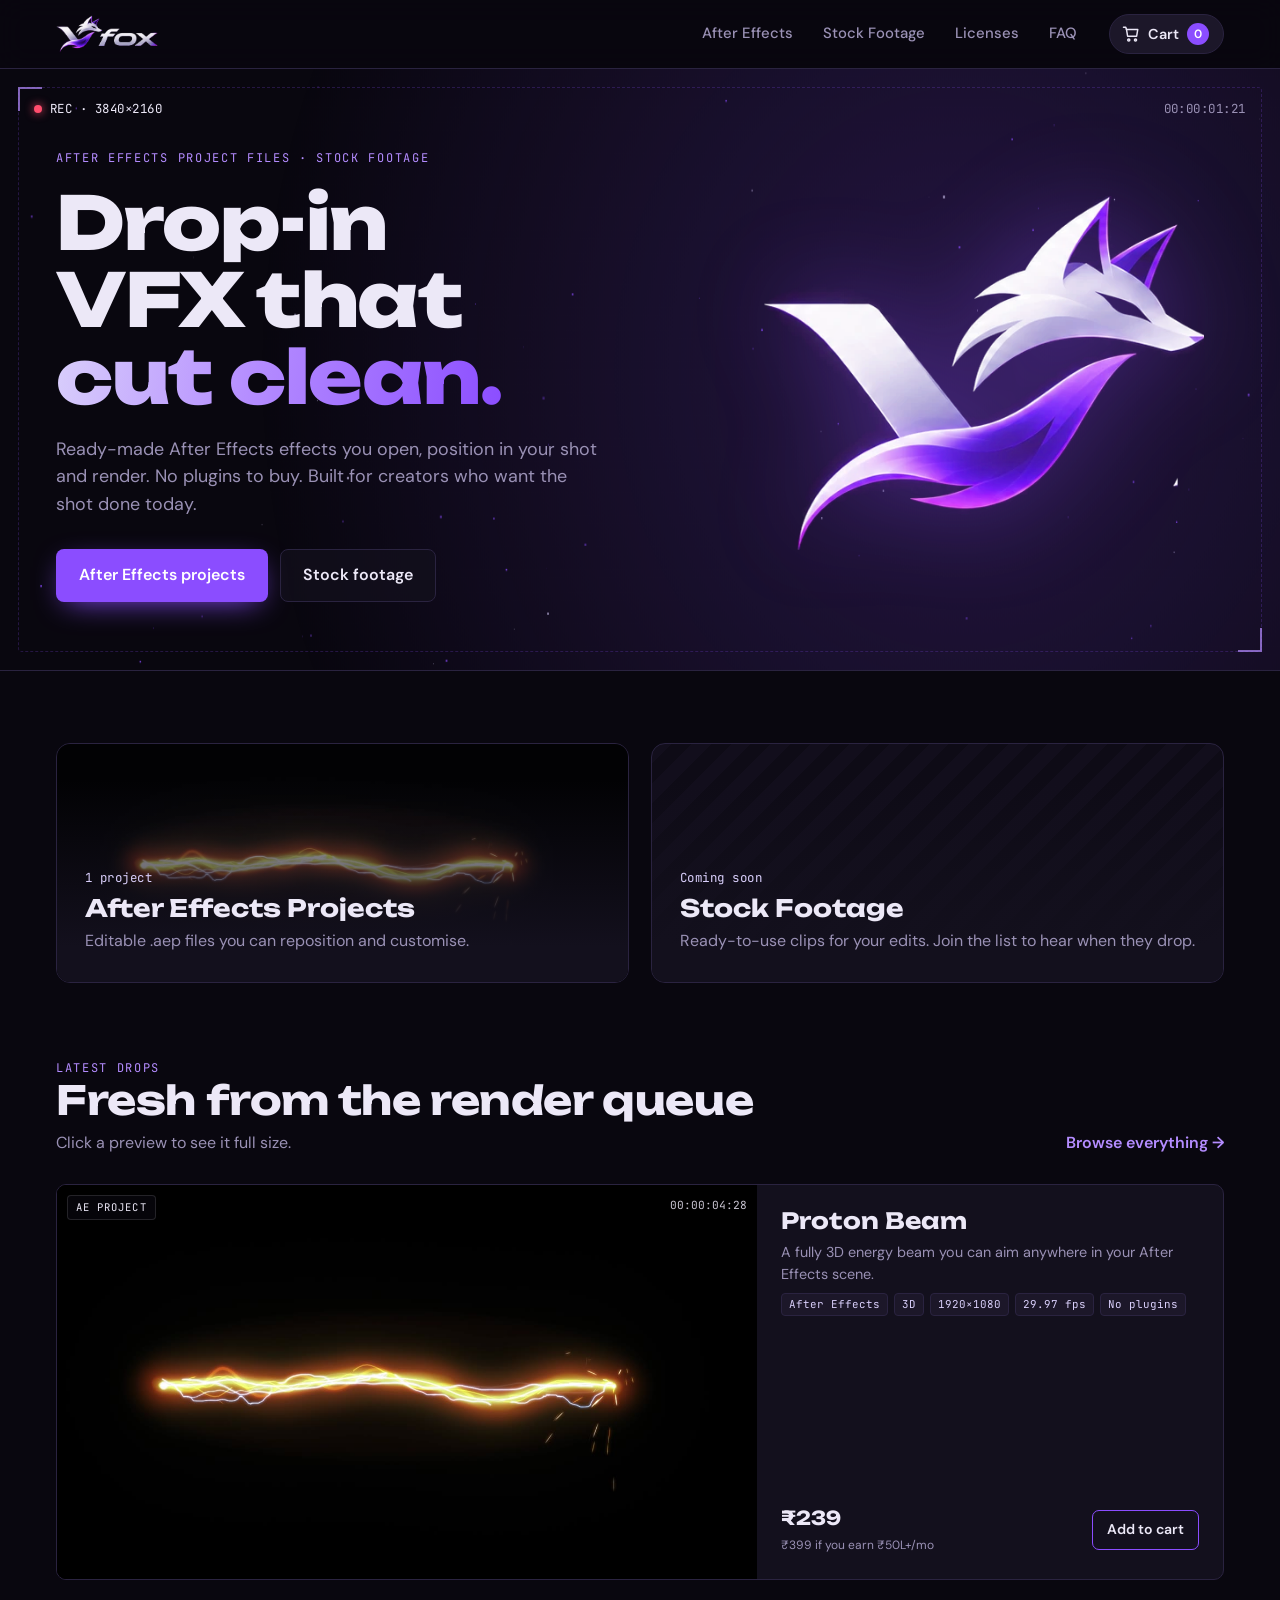
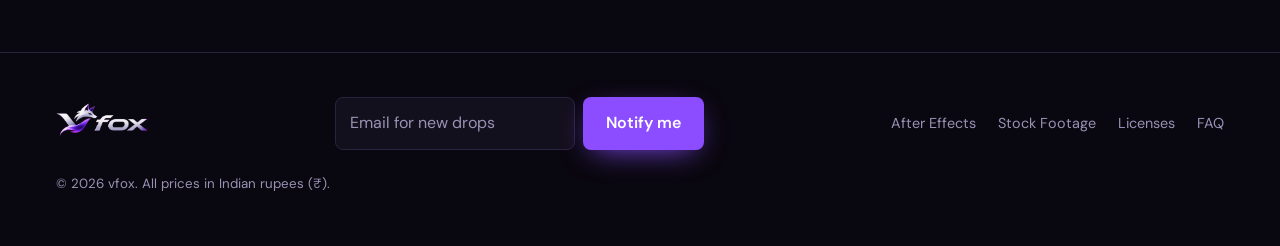
==== index.html @ 3f8b1359 "Add vfox store website Multi-page static storefront: home, After Effects projects, stock footage, li" ====
<!doctype html>
<html lang="en">
<head>
<meta charset="utf-8">
<meta name="viewport" content="width=device-width, initial-scale=1, viewport-fit=cover">
<title>vfox Store</title>
<meta name="claude:viewport-fit-sides" content="cover">
<link rel="icon" href="assets/favicon.png">
<link rel="preconnect" href="https://fonts.googleapis.com">
<link rel="preconnect" href="https://fonts.gstatic.com" crossorigin>
<link rel="stylesheet" href="https://fonts.googleapis.com/css2?family=Unbounded:wght@500;700;800&family=DM+Sans:opsz,wght@9..40,400;9..40,500;9..40,600&family=JetBrains+Mono:wght@400;500&display=swap">
<link rel="stylesheet" href="css/style.css">
</head>
<body>
<nav class="nav" aria-label="Main">
  <div class="wrap">
    <a class="brand" href="index.html" aria-label="vfox home"><img src="assets/logo.png" alt="vfox"></a>
    <ul class="nav-links"><li><a href="after-effects.html">After Effects</a></li><li><a href="stock-footage.html">Stock Footage</a></li><li><a href="licenses.html">Licenses</a></li><li><a href="faq.html">FAQ</a></li></ul>
    <button class="cart-btn" data-cart-open aria-label="Open cart">
      <svg viewBox="0 0 24 24" fill="none" stroke="currentColor" stroke-width="2" stroke-linecap="round" stroke-linejoin="round"><path d="M6 6h15l-1.5 9h-12z"/><path d="M6 6 5 3H2"/><circle cx="9" cy="20" r="1.4"/><circle cx="18" cy="20" r="1.4"/></svg>
      <span class="lbl">Cart</span><span class="cart-count" data-cart-count>0</span>
    </button>
    <button class="menu-btn" id="menuBtn" aria-label="Menu" aria-expanded="false"><svg viewBox="0 0 24 24" fill="none" stroke="currentColor" stroke-width="2" stroke-linecap="round"><path d="M4 7h16M4 12h16M4 17h16"/></svg></button>
  </div>
</nav>
<header class="hero">
  <canvas id="heroFx" aria-hidden="true"></canvas>
  <div class="viewer" aria-hidden="true"></div>
  <div class="hud mono" aria-hidden="true"><span class="rec"><i></i>REC · 3840×2160</span><span id="tc">00:00:00:00</span></div>
  <div class="wrap">
    <div>
      <span class="eyebrow">After Effects project files · Stock footage</span>
      <h1>Drop-in VFX that <em>cut clean.</em></h1>
      <p class="lede">Ready-made After Effects effects you open, position in your shot and render. No plugins to buy. Built for creators who want the shot done today.</p>
      <div class="cta-row">
        <a class="btn btn-primary" href="after-effects.html">After Effects projects</a>
        <a class="btn btn-ghost" href="stock-footage.html">Stock footage</a>
      </div>
    </div>
    <img class="hero-mark" src="assets/mark.png" alt="vfox fox mark">
  </div>
</header>
<main>
  <section><div class="wrap">
    <div class="cats">
      <a class="cat" href="after-effects.html" data-cat="ae">
        <span class="mono" data-count="ae" data-unit="project"></span>
        <h3>After Effects Projects</h3><p>Editable .aep files you can reposition and customise.</p></a>
      <a class="cat" href="stock-footage.html" data-cat="stock">
        <span class="mono">Coming soon</span>
        <h3>Stock Footage</h3><p>Ready-to-use clips for your edits. Join the list to hear when they drop.</p></a>
    </div>
  </div></section>
  <section style="padding-top:0"><div class="wrap">
    <div class="sec-head">
      <div><span class="eyebrow">Latest drops</span><h2>Fresh from the render queue</h2><p>Click a preview to see it full size.</p></div>
      <a class="link-arrow" href="after-effects.html">Browse everything →</a>
    </div>
    <div class="grid" data-grid="featured" data-limit="4"></div>
  </div></section>
  <section style="padding-top:0" data-bundle><div class="wrap">
    <div class="bundle">
      <div><span class="eyebrow">Bundle</span><h2 data-b="name"></h2><p data-b="blurb"></p></div>
      <div class="side"><div class="big" data-b="price"></div><div class="was mono" data-b="was"></div>
        <button class="btn btn-primary add" data-id="bundle">Add bundle to cart</button></div>
    </div>
  </div></section>
</main>
<footer class="site-foot">
  <div class="wrap">
    <a href="index.html"><img src="assets/logo.png" alt="vfox"></a>
    <form class="signup">
      <input id="email-foot" type="email" placeholder="Email for new drops" aria-label="Email address" required>
      <button class="btn btn-primary" type="submit">Notify me</button>
    </form>
    <nav aria-label="Footer">
      <a href="after-effects.html">After Effects</a><a href="stock-footage.html">Stock Footage</a><a href="licenses.html">Licenses</a><a href="faq.html">FAQ</a>
    </nav>
    <small>© 2026 vfox. All prices in Indian rupees (₹).</small>
  </div>
</footer>
<script src="js/products.js"></script>
<script src="js/app.js"></script>
</body>
</html>
---- css/style.css ----
/* vfox store — shared styles for every page.
   Layout: a dark compositing-viewer world. Heroes read like a viewer with guides + timecode; catalogs are bins of clips. */
:root{
  color-scheme: dark;
  --bg:#09070f;
  --surface:#13101d;
  --surface-2:#1c1729;
  --line:#2a2340;
  --fg:#ece8f7;
  --muted:#9a91b5;
  --violet:#8b4dff;
  --violet-hi:#b48cff;
  --lilac:#d9cffb;
  --rec:#ff4d6d;
  --font-display:"Unbounded","Arial Black",system-ui,sans-serif;
  --font-body:"DM Sans",system-ui,-apple-system,"Segoe UI",sans-serif;
  --font-mono:"JetBrains Mono",ui-monospace,SFMono-Regular,Menlo,monospace;
  --radius:10px;
  --max:1200px;
}
*{box-sizing:border-box}
html{scroll-behavior:smooth}
body{margin:0;background:var(--bg);color:var(--fg);font-family:var(--font-body);font-size:16px;line-height:1.55;-webkit-font-smoothing:antialiased;overflow-x:hidden;min-height:100vh;display:flex;flex-direction:column}
body>main{flex:1}
body::before{content:"";position:fixed;inset:0 0 auto;height:env(safe-area-inset-top,0px);z-index:60;background:var(--bg)}
img{max-width:100%}
a{color:inherit}
button{font:inherit;color:inherit;cursor:pointer}
[hidden]{display:none!important}
:focus-visible{outline:2px solid var(--violet-hi);outline-offset:3px;border-radius:4px}
.wrap{max-width:var(--max);margin-inline:auto;padding-left:max(16px,env(safe-area-inset-left,0px));padding-right:max(16px,env(safe-area-inset-right,0px))}
.mono{font-family:var(--font-mono);font-size:.78rem;letter-spacing:.04em}
.eyebrow{font-family:var(--font-mono);font-size:.75rem;letter-spacing:.14em;text-transform:uppercase;color:var(--violet-hi)}
h1,h2,h3{font-family:var(--font-display);line-height:1.05;text-wrap:balance;margin:0}
h2{font-size:clamp(1.6rem,3.6vw,2.5rem);font-weight:700;letter-spacing:-.01em}
.prose{color:var(--muted);max-width:62ch}

/* ---------- Nav ---------- */
.nav{position:sticky;top:env(safe-area-inset-top,0px);z-index:50;background:color-mix(in srgb,var(--bg) 84%,transparent);backdrop-filter:blur(14px);-webkit-backdrop-filter:blur(14px);border-bottom:1px solid var(--line)}
.nav .wrap{display:flex;align-items:center;gap:20px;height:68px}
.nav .brand img{height:38px;width:auto;display:block}
.nav-links{display:flex;gap:6px;list-style:none;margin:0 0 0 auto;padding:0}
.nav-links a{display:block;text-decoration:none;color:var(--muted);font-size:.93rem;font-weight:500;padding:8px 12px;border-radius:8px;transition:color .2s,background .2s}
.nav-links a:hover{color:var(--fg)}
.nav-links a[aria-current="page"]{color:var(--fg);background:var(--surface-2)}
.cart-btn{display:flex;align-items:center;gap:8px;background:var(--surface-2);border:1px solid var(--line);border-radius:999px;padding:8px 14px 8px 12px;font-weight:600;font-size:.9rem;transition:border-color .2s}
.cart-btn:hover{border-color:var(--violet)}
.cart-btn svg{width:18px;height:18px}
.cart-count{min-width:22px;height:22px;border-radius:999px;background:var(--violet);color:#fff;font-size:.75rem;display:grid;place-items:center;padding:0 6px;font-variant-numeric:tabular-nums}
.menu-btn{display:none;border:1px solid var(--line);background:none;border-radius:8px;width:40px;height:40px;place-items:center}
.menu-btn svg{width:20px;height:20px}
@media (max-width:860px){
  .menu-btn{display:grid}
  .cart-btn{margin-left:auto}
  .cart-btn .lbl{display:none}
  .nav .brand img{height:30px}
  .nav-links{display:none;position:absolute;top:68px;left:0;right:0;flex-direction:column;gap:2px;background:var(--surface);border-bottom:1px solid var(--line);padding:10px max(16px,env(safe-area-inset-right,0px)) 14px max(16px,env(safe-area-inset-left,0px))}
  .nav-links.open{display:flex}
  .nav-links a{padding:12px}
}

/* ---------- Hero (home) ---------- */
.hero{position:relative;overflow:hidden;border-bottom:1px solid var(--line)}
.hero canvas{position:absolute;inset:0;width:100%;height:100%;display:block}
.hero .wrap{position:relative;display:grid;grid-template-columns:1.15fr .85fr;gap:40px;align-items:center;padding-block:76px 68px}
.viewer{position:absolute;inset:18px;pointer-events:none;border:1px dashed color-mix(in srgb,var(--violet) 22%,transparent);border-radius:4px}
.viewer::before,.viewer::after{content:"";position:absolute;width:22px;height:22px;border:2px solid var(--violet-hi);opacity:.7}
.viewer::before{top:-1px;left:-1px;border-right:0;border-bottom:0}
.viewer::after{bottom:-1px;right:-1px;border-left:0;border-top:0}
.hud{position:absolute;left:34px;right:34px;top:30px;display:flex;justify-content:space-between;color:var(--muted);pointer-events:none}
.hud .rec{display:flex;align-items:center;gap:8px;color:var(--fg)}
.hud .rec i{width:8px;height:8px;border-radius:50%;background:var(--rec);box-shadow:0 0 10px var(--rec);animation:blink 1.2s steps(2) infinite}
@keyframes blink{50%{opacity:.25}}
.hero h1{font-size:clamp(2.3rem,6vw,4.6rem);font-weight:800;letter-spacing:-.02em;margin-top:14px}
.hero h1 em{font-style:normal;background:linear-gradient(100deg,var(--lilac),var(--violet-hi) 45%,var(--violet));-webkit-background-clip:text;background-clip:text;color:transparent}
.hero p.lede{font-size:1.12rem;color:var(--muted);max-width:46ch;margin:20px 0 30px}
.cta-row{display:flex;flex-wrap:wrap;gap:12px}
.btn{display:inline-flex;align-items:center;justify-content:center;gap:8px;border-radius:8px;padding:13px 22px;font-weight:600;text-decoration:none;border:1px solid transparent;transition:transform .15s,background .2s,border-color .2s}
.btn:active{transform:translateY(1px)}
.btn-primary{background:var(--violet);color:#fff;box-shadow:0 8px 30px -10px var(--violet)}
.btn-primary:hover{background:#9a63ff}
.btn-ghost{border-color:var(--line);background:color-mix(in srgb,var(--surface) 70%,transparent)}
.btn-ghost:hover{border-color:var(--violet-hi)}
.hero-mark{justify-self:center;width:min(100%,440px);filter:drop-shadow(0 0 50px color-mix(in srgb,var(--violet) 45%,transparent));animation:float 7s ease-in-out infinite}
@keyframes float{50%{transform:translateY(-10px)}}
@media (max-width:860px){
  .hero .wrap{grid-template-columns:1fr;padding-block:76px 48px}
  .hero-mark{order:-1;width:min(70%,280px)}
  .hud{left:26px;right:26px}
}

/* ---------- Page header (inner pages) ---------- */
.page-head{position:relative;border-bottom:1px solid var(--line);background:radial-gradient(80% 140% at 100% 0%,color-mix(in srgb,var(--violet) 22%,var(--bg)) 0%,var(--bg) 60%)}
.page-head .wrap{padding-block:56px 44px;display:flex;flex-wrap:wrap;align-items:end;justify-content:space-between;gap:20px}
.page-head h1{font-size:clamp(2rem,4.6vw,3.4rem);font-weight:800;letter-spacing:-.02em;margin-top:10px}
.page-head p{color:var(--muted);margin:12px 0 0;max-width:56ch}
.page-head .meta{color:var(--muted);font-variant-numeric:tabular-nums}

/* ---------- Sections ---------- */
section{padding-block:72px}
.sec-head{display:flex;flex-wrap:wrap;align-items:end;justify-content:space-between;gap:20px;margin-bottom:28px}
.sec-head p{color:var(--muted);margin:10px 0 0;max-width:52ch}
.link-arrow{color:var(--violet-hi);text-decoration:none;font-weight:600}
.link-arrow:hover{text-decoration:underline}

/* Category tiles */
.cats{display:grid;grid-template-columns:repeat(2,minmax(0,1fr));gap:22px}
.cat{position:relative;display:flex;flex-direction:column;justify-content:end;gap:8px;min-height:240px;padding:28px;border-radius:14px;border:1px solid var(--line);text-decoration:none;overflow:hidden;background:var(--surface);transition:border-color .25s,transform .25s}
.cat:hover{border-color:var(--violet);transform:translateY(-3px)}
.cat canvas{position:absolute;inset:0;width:100%;height:100%;opacity:.75}
.cat::after{content:"";position:absolute;inset:0;background:linear-gradient(0deg,var(--surface) 15%,transparent 85%)}
.cat>*:not(canvas){position:relative;z-index:1}
.cat h3{font-size:1.5rem}
.cat p{margin:0;color:var(--muted)}
.cat .mono{color:var(--lilac)}
@media (max-width:760px){.cats{grid-template-columns:1fr}}

/* ---------- Product grid & cards ---------- */
.toolbar{display:flex;flex-wrap:wrap;gap:12px;align-items:center;justify-content:space-between;margin-bottom:24px}
.toolbar select{background:var(--surface);border:1px solid var(--line);color:var(--fg);border-radius:8px;padding:9px 12px;font:inherit}
.grid{display:grid;grid-template-columns:repeat(auto-fill,minmax(270px,1fr));gap:22px}
.card{display:flex;flex-direction:column;background:var(--surface);border:1px solid var(--line);border-radius:var(--radius);overflow:hidden;transition:border-color .25s,transform .25s}
.card:hover{border-color:color-mix(in srgb,var(--violet) 60%,var(--line));transform:translateY(-3px)}
.thumb{position:relative;display:block;width:100%;aspect-ratio:16/9;max-width:100%;background:#000;border:0;padding:0;cursor:zoom-in;overflow:hidden}
.thumb canvas,.thumb img,.thumb video{position:absolute;inset:0;width:100%;height:100%;object-fit:cover;display:block}
.thumb .tag{position:absolute;top:10px;left:10px;z-index:2;background:rgba(9,7,15,.72);backdrop-filter:blur(6px);border:1px solid rgba(255,255,255,.12);padding:3px 8px;border-radius:4px;font-family:var(--font-mono);font-size:.66rem;letter-spacing:.1em;color:#ece8f7}
.thumb .tag.example{left:auto;right:10px;border-color:var(--violet-hi);color:var(--violet-hi)}
.thumb .tc{position:absolute;bottom:10px;right:10px;z-index:2;font-family:var(--font-mono);font-size:.7rem;color:rgba(236,232,247,.85);text-shadow:0 1px 4px #000;font-variant-numeric:tabular-nums}
.thumb .expand{position:absolute;inset:0;z-index:1;display:grid;place-items:center;background:rgba(9,7,15,.35);opacity:0;transition:opacity .2s}
.thumb .expand span{display:flex;align-items:center;gap:8px;background:rgba(9,7,15,.8);border:1px solid rgba(255,255,255,.18);border-radius:999px;padding:8px 14px;font-size:.82rem;font-weight:600;color:#fff}
.thumb:hover .expand,.thumb:focus-visible .expand{opacity:1}
.noprev{position:absolute;inset:0;display:grid;place-items:center;background:repeating-linear-gradient(135deg,#120e1c 0 12px,#0e0b16 12px 24px);color:var(--muted);font-family:var(--font-mono);font-size:.72rem;letter-spacing:.1em}
.card-body{display:flex;flex-direction:column;gap:8px;padding:16px 16px 18px;flex:1}
.card h3{font-size:1rem;font-weight:700}
.card h3 button{all:unset;cursor:pointer}
.card h3 button:hover{color:var(--violet-hi)}
.card h3 button:focus-visible{outline:2px solid var(--violet-hi);outline-offset:3px}
.card p{margin:0;color:var(--muted);font-size:.9rem}
.specs{display:flex;flex-wrap:wrap;gap:6px}
.specs span{font-family:var(--font-mono);font-size:.68rem;color:var(--lilac);background:var(--surface-2);border:1px solid var(--line);border-radius:4px;padding:2px 7px}
.buy{display:flex;align-items:center;justify-content:space-between;gap:10px;margin-top:auto;padding-top:12px}
.price{font-family:var(--font-display);font-weight:700;font-size:1.2rem;font-variant-numeric:tabular-nums}
.price s{font-family:var(--font-body);font-weight:400;font-size:.85rem;color:var(--muted);margin-left:6px}
.add{border:1px solid var(--violet);background:transparent;color:var(--fg);border-radius:7px;padding:8px 14px;font-weight:600;font-size:.88rem;transition:background .2s}
.add:hover{background:var(--violet)}
.add.added{background:var(--violet);color:#fff}
.empty-state{border:1px dashed var(--line);border-radius:14px;padding:56px 24px;text-align:center;color:var(--muted)}
.empty-state h3{color:var(--fg);font-size:1.2rem;margin-bottom:8px}

/* ---------- Preview modal ---------- */
.modal{position:fixed;inset:0;z-index:95;display:grid;place-items:center;padding:max(16px,env(safe-area-inset-top,0px)) max(16px,env(safe-area-inset-right,0px)) max(16px,env(safe-area-inset-bottom,0px)) max(16px,env(safe-area-inset-left,0px));background:rgba(4,2,8,.86);backdrop-filter:blur(8px);-webkit-backdrop-filter:blur(8px);opacity:0;pointer-events:none;transition:opacity .25s}
.modal.open{opacity:1;pointer-events:auto}
.modal-box{position:relative;width:min(1100px,100%);max-height:100%;overflow-y:auto;background:var(--surface);border:1px solid var(--line);border-radius:14px;display:grid;grid-template-columns:minmax(0,1.6fr) minmax(0,1fr);transform:scale(.97);transition:transform .25s}
.modal.open .modal-box{transform:none}
.stage-col{background:#000;display:flex;flex-direction:column}
.stage{position:relative;aspect-ratio:16/9;width:100%;background:#000}
.stage canvas,.stage img,.stage video{position:absolute;inset:0;width:100%;height:100%;object-fit:contain;display:block}
.stage .hud-mini{position:absolute;top:10px;left:12px;right:12px;display:flex;justify-content:space-between;pointer-events:none;color:rgba(236,232,247,.8);text-shadow:0 1px 4px #000;z-index:2}
.thumbs{display:flex;gap:8px;padding:10px;overflow-x:auto;background:#05040a}
.thumbs button{flex:none;width:92px;aspect-ratio:16/9;border:2px solid transparent;border-radius:6px;padding:0;overflow:hidden;background:#111}
.thumbs button[aria-pressed="true"]{border-color:var(--violet-hi)}
.thumbs img{width:100%;height:100%;object-fit:cover;display:block}
.thumbs .vid{display:grid;place-items:center;height:100%;font-family:var(--font-mono);font-size:.7rem;color:var(--lilac)}
.info{padding:26px;display:flex;flex-direction:column;gap:14px;min-width:0}
.info h2{font-size:1.5rem}
.info .desc{color:var(--muted);margin:0}
.info ul{margin:0;padding-left:18px;color:var(--muted);font-size:.93rem;display:grid;gap:4px}
.info .buy{padding-top:6px;flex-wrap:wrap}
.info .actions{display:flex;flex-wrap:wrap;gap:10px}
.modal .close{position:absolute;top:10px;right:10px;z-index:3;width:38px;height:38px;border-radius:50%;border:1px solid rgba(255,255,255,.2);background:rgba(9,7,15,.8);color:#fff;display:grid;place-items:center}
@media (max-width:860px){.modal-box{grid-template-columns:1fr}.info{padding:20px}}

/* ---------- Bundle ---------- */
.bundle{display:grid;grid-template-columns:1fr auto;gap:32px;align-items:center;background:radial-gradient(120% 140% at 0% 0%,color-mix(in srgb,var(--violet) 35%,var(--surface)) 0%,var(--surface) 55%);border:1px solid color-mix(in srgb,var(--violet) 45%,var(--line));border-radius:16px;padding:44px}
.bundle h2{font-size:clamp(1.5rem,3.2vw,2.2rem)}
.bundle p{color:var(--muted);max-width:56ch;margin:14px 0 0}
.bundle .side{text-align:right}
.bundle .big{font-family:var(--font-display);font-size:3rem;font-weight:800;line-height:1;font-variant-numeric:tabular-nums}
.bundle .was{color:var(--muted);margin:6px 0 16px}
@media (max-width:760px){.bundle{grid-template-columns:1fr;padding:28px}.bundle .side{text-align:left}}

/* ---------- Licenses ---------- */
.lic{display:grid;grid-template-columns:repeat(2,minmax(0,1fr));gap:22px}
.lic article{background:var(--surface);border:1px solid var(--line);border-radius:var(--radius);padding:28px}
.lic article.pro{border-color:color-mix(in srgb,var(--violet) 55%,var(--line))}
.lic h3{font-size:1.15rem}
.lic .mult{font-family:var(--font-mono);color:var(--violet-hi);font-size:.8rem;margin-top:6px}
.lic ul{margin:18px 0 0;padding:0;list-style:none;display:grid;gap:10px}
.lic li{display:flex;gap:10px;color:var(--muted);font-size:.94rem}
.lic li b{color:var(--fg);font-weight:500}
.lic li::before{content:"✓";flex:none;color:var(--violet-hi);font-weight:700}
.table-wrap{overflow-x:auto;border:1px solid var(--line);border-radius:var(--radius)}
table{border-collapse:collapse;width:100%;min-width:560px}
th,td{text-align:left;padding:14px 18px;border-bottom:1px solid var(--line);font-size:.93rem}
th{font-family:var(--font-mono);font-size:.72rem;letter-spacing:.1em;text-transform:uppercase;color:var(--violet-hi);background:var(--surface)}
td{color:var(--muted)}
td:first-child{color:var(--fg)}
tr:last-child td{border-bottom:0}
@media (max-width:760px){.lic{grid-template-columns:1fr}}

/* ---------- FAQ ---------- */
.faq{display:grid;grid-template-columns:.8fr 1.2fr;gap:40px}
.faq h3{font-size:1.1rem;margin-bottom:6px}
.faq details{border-bottom:1px solid var(--line);padding:18px 0}
.faq summary{cursor:pointer;font-weight:600;list-style:none;display:flex;justify-content:space-between;gap:16px}
.faq summary::-webkit-details-marker{display:none}
.faq summary::after{content:"+";font-family:var(--font-mono);color:var(--violet-hi);transition:transform .2s}
.faq details[open] summary::after{transform:rotate(45deg)}
.faq details p{color:var(--muted);margin:10px 0 0;max-width:62ch}
.contact-card{background:var(--surface);border:1px solid var(--line);border-radius:var(--radius);padding:24px;display:grid;gap:12px;align-self:start}
.contact-card p{margin:0;color:var(--muted)}
.contact-card code{font-family:var(--font-mono);color:var(--lilac);user-select:all}
@media (max-width:760px){.faq{grid-template-columns:1fr;gap:12px}}

/* ---------- Footer ---------- */
.site-foot{border-top:1px solid var(--line);padding-block:44px 52px}
.site-foot .wrap{display:flex;flex-wrap:wrap;justify-content:space-between;align-items:center;gap:24px}
.site-foot img{height:34px;width:auto}
.site-foot nav{display:flex;flex-wrap:wrap;gap:22px}
.site-foot a{color:var(--muted);text-decoration:none;font-size:.9rem}
.site-foot a:hover{color:var(--fg)}
.site-foot small{color:var(--muted);width:100%}
.signup{display:flex;gap:8px;flex-wrap:wrap}
.signup input{background:var(--surface);border:1px solid var(--line);border-radius:8px;padding:11px 14px;color:var(--fg);font:inherit;min-width:0;width:240px;max-width:100%}
.signup input::placeholder{color:var(--muted)}

/* ---------- Cart drawer ---------- */
.scrim{position:fixed;inset:0;background:rgba(5,3,10,.6);z-index:80;opacity:0;pointer-events:none;transition:opacity .25s}
.scrim.open{opacity:1;pointer-events:auto}
.drawer{position:fixed;top:0;right:0;bottom:0;width:min(420px,100%);z-index:90;background:var(--surface);border-left:1px solid var(--line);display:flex;flex-direction:column;transform:translateX(100%);visibility:hidden;transition:transform .3s cubic-bezier(.2,.8,.2,1),visibility .3s;padding-top:env(safe-area-inset-top,0px);padding-bottom:env(safe-area-inset-bottom,0px);padding-right:env(safe-area-inset-right,0px)}
.drawer.open{transform:none;visibility:visible}
.drawer header{display:flex;justify-content:space-between;align-items:center;padding:20px 22px;border-bottom:1px solid var(--line)}
.drawer header h3{font-size:1.05rem}
.icon-btn{border:1px solid var(--line);background:none;border-radius:8px;width:36px;height:36px;display:grid;place-items:center}
.lines{flex:1;overflow-y:auto;padding:8px 22px}
.line{display:grid;grid-template-columns:72px 1fr auto;gap:14px;align-items:center;padding:14px 0;border-bottom:1px solid var(--line)}
.line .mini{position:relative;width:72px;aspect-ratio:16/9;border-radius:4px;overflow:hidden;background:#000}
.line .mini canvas,.line .mini img{position:absolute;inset:0;width:100%;height:100%;object-fit:cover}
.line h4{margin:0;font-size:.92rem;font-weight:600}
.line .mono{color:var(--muted)}
.line .rm{border:0;background:none;color:var(--muted);font-size:.8rem;text-decoration:underline;padding:0}
.line .rm:hover{color:var(--rec)}
.empty{color:var(--muted);text-align:center;padding:60px 10px}
.drawer footer{border-top:1px solid var(--line);padding:18px 22px 22px;display:grid;gap:14px}
.seg{display:grid;grid-template-columns:1fr 1fr;background:var(--bg);border:1px solid var(--line);border-radius:8px;padding:3px}
.seg button{border:0;background:none;padding:8px;border-radius:6px;font-size:.85rem;color:var(--muted)}
.seg button[aria-pressed="true"]{background:var(--surface-2);color:var(--fg)}
.total{display:flex;justify-content:space-between;align-items:baseline}
.total b{font-family:var(--font-display);font-size:1.4rem;font-variant-numeric:tabular-nums}

.toast{position:fixed;left:50%;bottom:calc(24px + env(safe-area-inset-bottom,0px));transform:translate(-50%,20px);background:var(--surface-2);border:1px solid var(--violet);color:var(--fg);padding:12px 18px;border-radius:10px;z-index:100;opacity:0;transition:opacity .25s,transform .25s;pointer-events:none;max-width:calc(100% - 32px);font-size:.92rem}
.toast.show{opacity:1;transform:translate(-50%,0)}

@media (prefers-reduced-motion:reduce){
  *,*::before,*::after{animation:none!important;transition:none!important;scroll-behavior:auto!important}
}

/* ---------- Fixes ---------- */
.stage-col{justify-content:center}
.btn-primary.add{background:var(--violet);border-color:var(--violet);color:#fff}
.btn-primary.add:hover{background:#9a63ff}
.info .add.btn{padding:12px 20px}
@media (max-width:860px){.stage .hud-mini{right:60px}}

/* ---------- Rupee tiers & real media ---------- */
.cat img{position:absolute;inset:0;width:100%;height:100%;object-fit:cover;opacity:.85}
.cat.soon{background:repeating-linear-gradient(135deg,#120e1c 0 14px,#0e0b16 14px 28px)}
.pro-note{font-size:.75rem;color:var(--muted);margin-top:2px}
.tiers{display:grid;gap:8px}
.tier{display:flex;justify-content:space-between;align-items:center;gap:12px;background:var(--bg);border:1px solid var(--line);border-radius:8px;padding:12px 14px}
.tier b{display:block;font-weight:600}
.tier small{display:block;color:var(--muted);font-size:.8rem}
.tier .price{font-size:1.15rem}
.lic .mult{line-height:1.4}
.info a{color:var(--violet-hi)}
.cat>*:not(canvas):not(img){position:relative;z-index:1}
.cat>img{position:absolute;z-index:0}
.add{white-space:nowrap}
/* A lone product shows as one wide feature card */
.grid.solo{grid-template-columns:1fr}
.grid.solo .card{display:grid;grid-template-columns:minmax(0,1.5fr) minmax(0,1fr)}
.grid.solo .thumb{height:100%;aspect-ratio:16/9}
.grid.solo .card-body{padding:24px}
.grid.solo .card h3{font-size:1.4rem}
@media (max-width:760px){.grid.solo .card{display:flex}}
.thumb .tc{top:12px;bottom:auto}
.paylist{display:grid;gap:10px;padding:18px 0}
.paylist p{margin:0;color:var(--muted)}
.paylist .rm{justify-self:start}
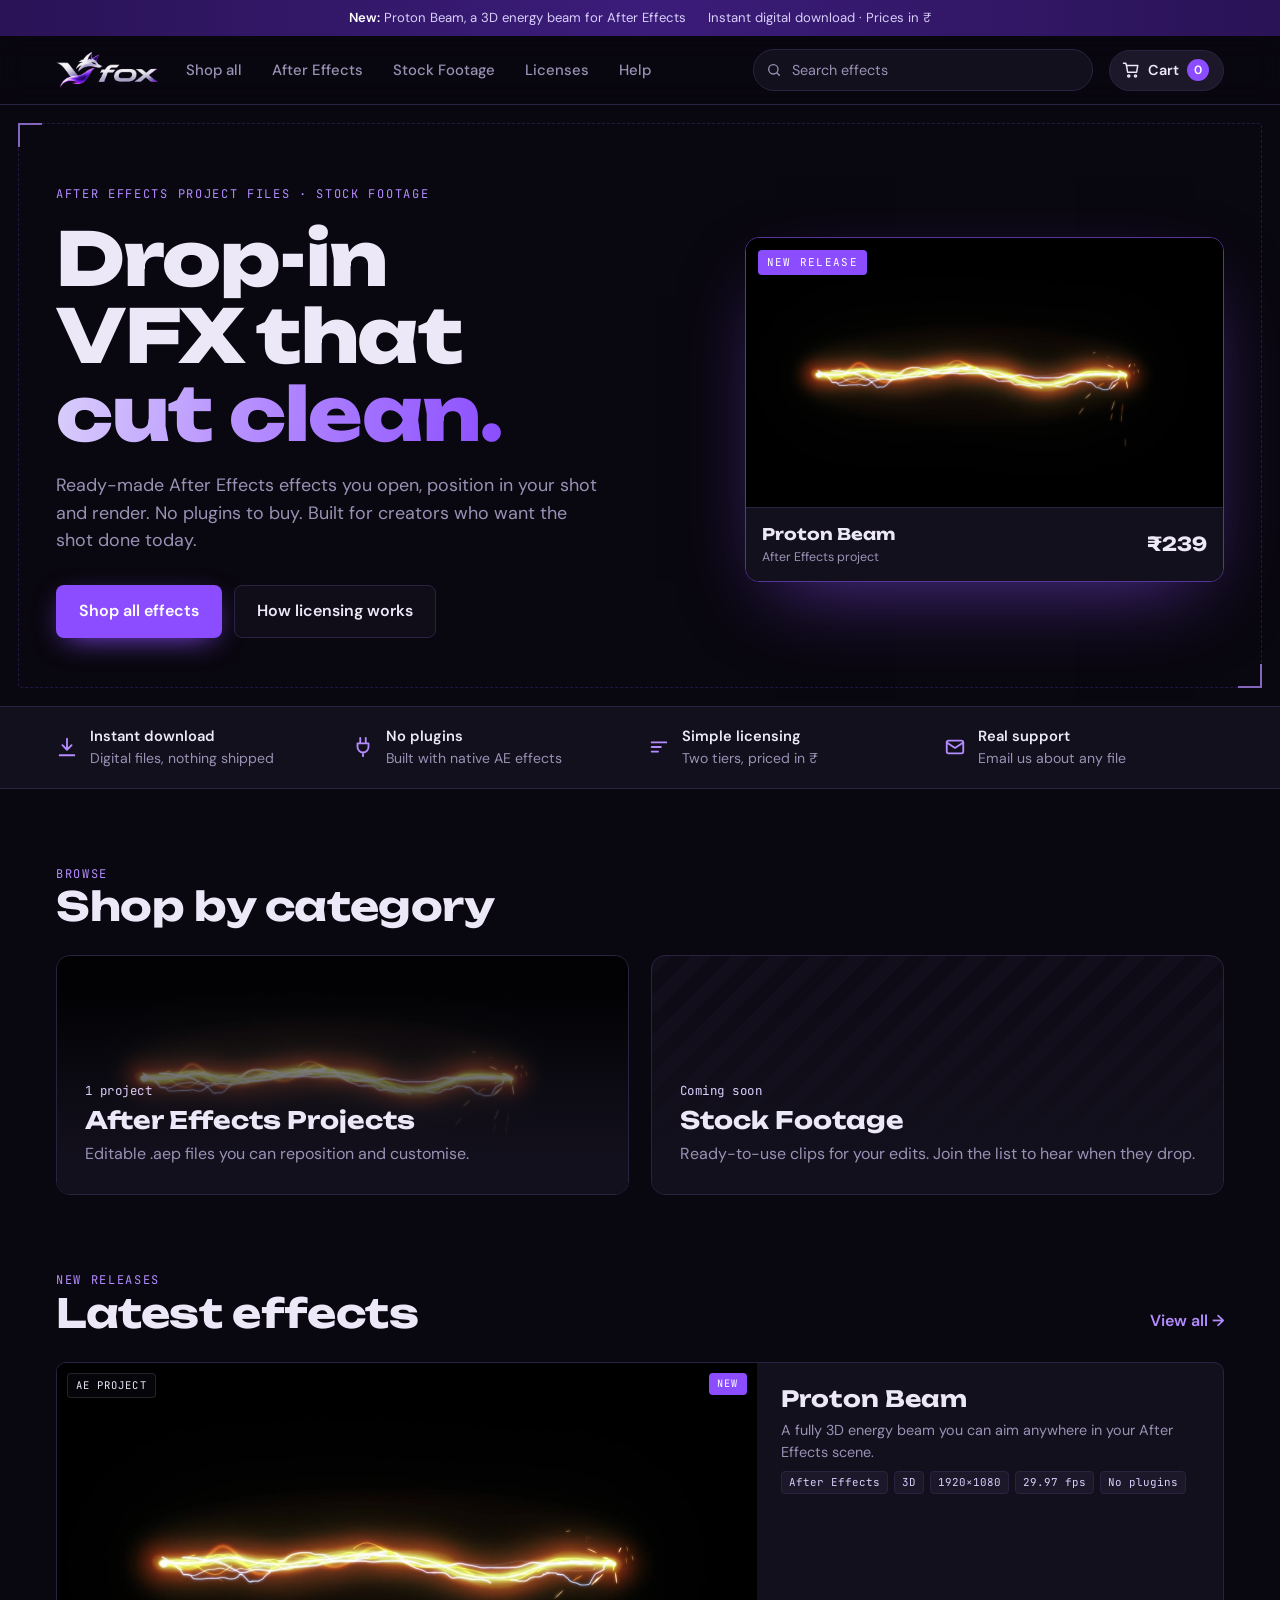
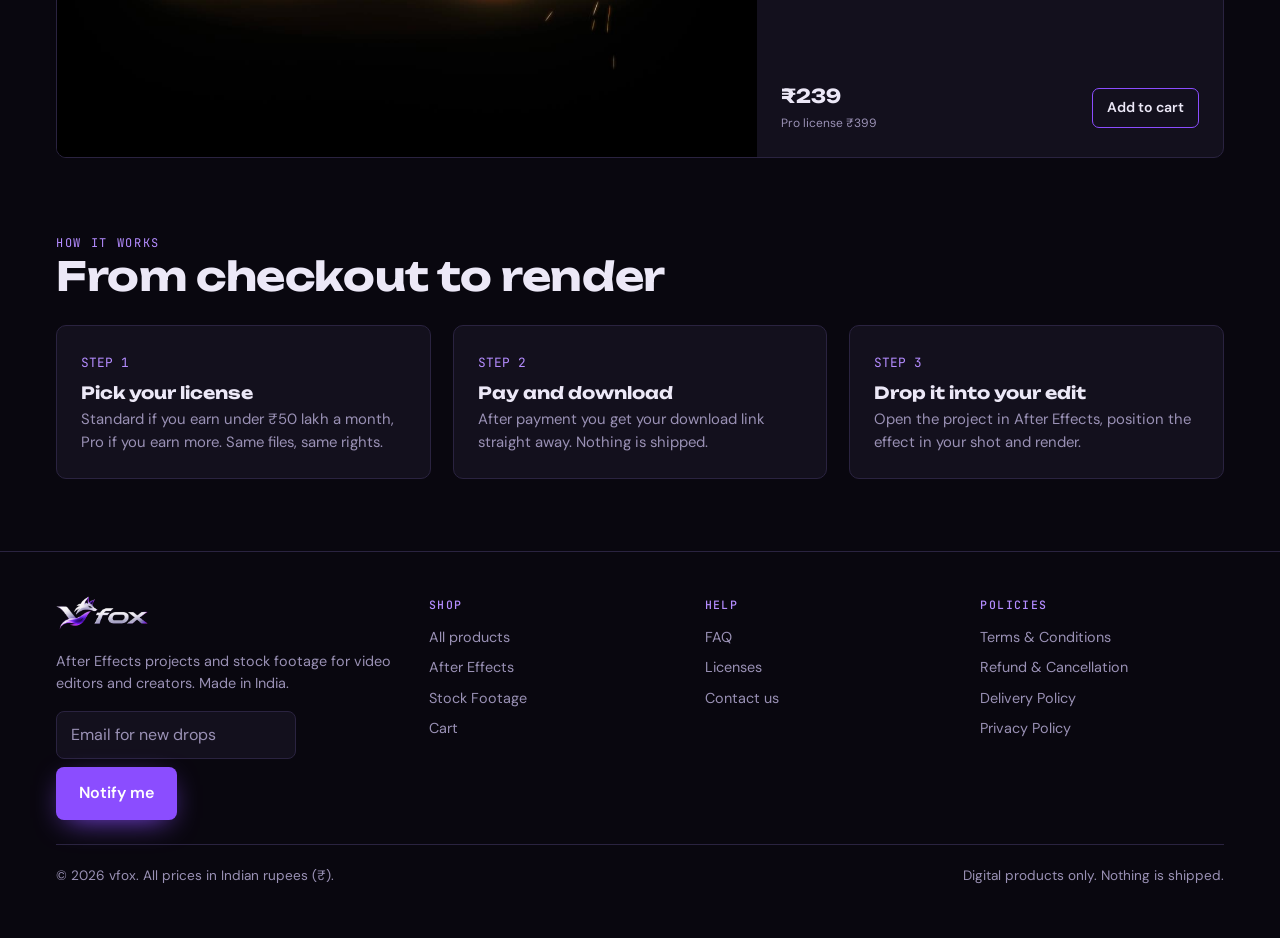
==== commit a5b0c751: "Turn the site into a full storefront - Product pages (product.html#id) with video player, gallery, e" ====
--- a/index.html
+++ b/index.html
@@ -5,6 +5,7 @@
 <meta name="viewport" content="width=device-width, initial-scale=1, viewport-fit=cover">
 <title>vfox Store</title>
 <meta name="claude:viewport-fit-sides" content="cover">
+<meta name="description" content="vfox sells After Effects project files and stock footage for video editors. Prices in ₹.">
 <link rel="icon" href="assets/favicon.png">
 <link rel="preconnect" href="https://fonts.googleapis.com">
 <link rel="preconnect" href="https://fonts.gstatic.com" crossorigin>
@@ -12,10 +13,16 @@
 <link rel="stylesheet" href="css/style.css">
 </head>
 <body>
+<div class="announce"><div class="wrap"><span><b>New:</b> Proton Beam, a 3D energy beam for After Effects</span><span>Instant digital download · Prices in ₹</span></div></div>
 <nav class="nav" aria-label="Main">
   <div class="wrap">
     <a class="brand" href="index.html" aria-label="vfox home"><img src="assets/logo.png" alt="vfox"></a>
-    <ul class="nav-links"><li><a href="after-effects.html">After Effects</a></li><li><a href="stock-footage.html">Stock Footage</a></li><li><a href="licenses.html">Licenses</a></li><li><a href="faq.html">FAQ</a></li></ul>
+    <ul class="nav-links"><li><a href="shop.html">Shop all</a></li><li><a href="after-effects.html">After Effects</a></li><li><a href="stock-footage.html">Stock Footage</a></li><li><a href="licenses.html">Licenses</a></li><li><a href="faq.html">Help</a></li></ul>
+    <div class="search" role="search">
+      <svg viewBox="0 0 24 24" fill="none" stroke="currentColor" stroke-width="2" stroke-linecap="round"><circle cx="11" cy="11" r="7"/><path d="m20 20-3.5-3.5"/></svg>
+      <input id="q-index" type="search" placeholder="Search effects" aria-label="Search products" autocomplete="off">
+      <div class="search-results" hidden></div>
+    </div>
     <button class="cart-btn" data-cart-open aria-label="Open cart">
       <svg viewBox="0 0 24 24" fill="none" stroke="currentColor" stroke-width="2" stroke-linecap="round" stroke-linejoin="round"><path d="M6 6h15l-1.5 9h-12z"/><path d="M6 6 5 3H2"/><circle cx="9" cy="20" r="1.4"/><circle cx="18" cy="20" r="1.4"/></svg>
       <span class="lbl">Cart</span><span class="cart-count" data-cart-count>0</span>
@@ -24,59 +31,69 @@
   </div>
 </nav>
 <header class="hero">
-  <canvas id="heroFx" aria-hidden="true"></canvas>
+  <canvas id="heroFx" aria-hidden="true" hidden></canvas>
   <div class="viewer" aria-hidden="true"></div>
-  <div class="hud mono" aria-hidden="true"><span class="rec"><i></i>REC · 3840×2160</span><span id="tc">00:00:00:00</span></div>
   <div class="wrap">
     <div>
       <span class="eyebrow">After Effects project files · Stock footage</span>
       <h1>Drop-in VFX that <em>cut clean.</em></h1>
       <p class="lede">Ready-made After Effects effects you open, position in your shot and render. No plugins to buy. Built for creators who want the shot done today.</p>
       <div class="cta-row">
-        <a class="btn btn-primary" href="after-effects.html">After Effects projects</a>
-        <a class="btn btn-ghost" href="stock-footage.html">Stock footage</a>
+        <a class="btn btn-primary" href="shop.html">Shop all effects</a>
+        <a class="btn btn-ghost" href="licenses.html">How licensing works</a>
       </div>
     </div>
-    <img class="hero-mark" src="assets/mark.png" alt="vfox fox mark">
+    <div id="heroFeature" style="min-width:0"></div>
   </div>
 </header>
+<div class="trust"><div class="wrap">
+  <div><svg viewBox="0 0 24 24" fill="none" stroke="currentColor" stroke-width="2" stroke-linecap="round" stroke-linejoin="round"><path d="M12 3v12m0 0-5-5m5 5 5-5M4 21h16"/></svg><span><b>Instant download</b>Digital files, nothing shipped</span></div>
+  <div><svg viewBox="0 0 24 24" fill="none" stroke="currentColor" stroke-width="2" stroke-linecap="round" stroke-linejoin="round"><path d="M9 2v6m6-6v6M6 8h12v4a6 6 0 0 1-12 0zM12 18v4"/></svg><span><b>No plugins</b>Built with native AE effects</span></div>
+  <div><svg viewBox="0 0 24 24" fill="none" stroke="currentColor" stroke-width="2" stroke-linecap="round" stroke-linejoin="round"><path d="M4 7h16M4 12h10M4 17h7"/></svg><span><b>Simple licensing</b>Two tiers, priced in ₹</span></div>
+  <div><svg viewBox="0 0 24 24" fill="none" stroke="currentColor" stroke-width="2" stroke-linecap="round" stroke-linejoin="round"><rect x="3" y="5" width="18" height="14" rx="2"/><path d="m3 7 9 6 9-6"/></svg><span><b>Real support</b>Email us about any file</span></div>
+</div></div>
 <main>
   <section><div class="wrap">
+    <div class="sec-head"><div><span class="eyebrow">Browse</span><h2>Shop by category</h2></div></div>
     <div class="cats">
-      <a class="cat" href="after-effects.html" data-cat="ae">
-        <span class="mono" data-count="ae" data-unit="project"></span>
+      <a class="cat" href="after-effects.html" data-cat="ae"><span class="mono" data-count="ae" data-unit="project"></span>
         <h3>After Effects Projects</h3><p>Editable .aep files you can reposition and customise.</p></a>
-      <a class="cat" href="stock-footage.html" data-cat="stock">
-        <span class="mono">Coming soon</span>
+      <a class="cat" href="stock-footage.html" data-cat="stock"><span class="mono" data-count="stock" data-unit="pack"></span>
         <h3>Stock Footage</h3><p>Ready-to-use clips for your edits. Join the list to hear when they drop.</p></a>
     </div>
   </div></section>
   <section style="padding-top:0"><div class="wrap">
     <div class="sec-head">
-      <div><span class="eyebrow">Latest drops</span><h2>Fresh from the render queue</h2><p>Click a preview to see it full size.</p></div>
-      <a class="link-arrow" href="after-effects.html">Browse everything →</a>
+      <div><span class="eyebrow">New releases</span><h2>Latest effects</h2></div>
+      <a class="link-arrow" href="shop.html">View all →</a>
     </div>
-    <div class="grid" data-grid="featured" data-limit="4"></div>
+    <div class="grid" data-grid="new" data-limit="4"></div>
   </div></section>
-  <section style="padding-top:0" data-bundle><div class="wrap">
-    <div class="bundle">
-      <div><span class="eyebrow">Bundle</span><h2 data-b="name"></h2><p data-b="blurb"></p></div>
-      <div class="side"><div class="big" data-b="price"></div><div class="was mono" data-b="was"></div>
-        <button class="btn btn-primary add" data-id="bundle">Add bundle to cart</button></div>
+  <section style="padding-top:0"><div class="wrap">
+    <div class="sec-head"><div><span class="eyebrow">How it works</span><h2>From checkout to render</h2></div></div>
+    <div class="steps3">
+      <article><span class="n">STEP 1</span><h3>Pick your license</h3><p>Standard if you earn under ₹50 lakh a month, Pro if you earn more. Same files, same rights.</p></article>
+      <article><span class="n">STEP 2</span><h3>Pay and download</h3><p>After payment you get your download link straight away. Nothing is shipped.</p></article>
+      <article><span class="n">STEP 3</span><h3>Drop it into your edit</h3><p>Open the project in After Effects, position the effect in your shot and render.</p></article>
     </div>
   </div></section>
 </main>
 <footer class="site-foot">
   <div class="wrap">
-    <a href="index.html"><img src="assets/logo.png" alt="vfox"></a>
-    <form class="signup">
-      <input id="email-foot" type="email" placeholder="Email for new drops" aria-label="Email address" required>
-      <button class="btn btn-primary" type="submit">Notify me</button>
-    </form>
-    <nav aria-label="Footer">
-      <a href="after-effects.html">After Effects</a><a href="stock-footage.html">Stock Footage</a><a href="licenses.html">Licenses</a><a href="faq.html">FAQ</a>
-    </nav>
-    <small>© 2026 vfox. All prices in Indian rupees (₹).</small>
+    <div class="cols">
+      <div class="about">
+        <a href="index.html"><img src="assets/logo.png" alt="vfox"></a>
+        <p>After Effects projects and stock footage for video editors and creators. Made in India.</p>
+        <form class="signup">
+          <input id="email-foot" type="email" placeholder="Email for new drops" aria-label="Email address" required>
+          <button class="btn btn-primary" type="submit">Notify me</button>
+        </form>
+      </div>
+      <div><h4>Shop</h4><nav aria-label="Shop"><a href="shop.html">All products</a><a href="after-effects.html">After Effects</a><a href="stock-footage.html">Stock Footage</a><a href="cart.html">Cart</a></nav></div>
+      <div><h4>Help</h4><nav aria-label="Help"><a href="faq.html">FAQ</a><a href="licenses.html">Licenses</a><a href="contact.html">Contact us</a></nav></div>
+      <div><h4>Policies</h4><nav aria-label="Policies"><a href="terms.html">Terms &amp; Conditions</a><a href="refund-policy.html">Refund &amp; Cancellation</a><a href="delivery-policy.html">Delivery Policy</a><a href="privacy-policy.html">Privacy Policy</a></nav></div>
+    </div>
+    <div class="bottom"><span>© 2026 vfox. All prices in Indian rupees (₹).</span><span>Digital products only. Nothing is shipped.</span></div>
   </div>
 </footer>
 <script src="js/products.js"></script>
--- a/css/style.css
+++ b/css/style.css
@@ -287,3 +287,184 @@
 .paylist{display:grid;gap:10px;padding:18px 0}
 .paylist p{margin:0;color:var(--muted)}
 .paylist .rm{justify-self:start}
+
+/* =====================================================================
+   STORE LAYER: announcement bar, search, shop filters, product page,
+   cart page, policies
+   ===================================================================== */
+.announce{background:linear-gradient(90deg,#2a1356,#3b1c7a 50%,#2a1356);color:var(--lilac);font-size:.82rem;text-align:center}
+.announce .wrap{padding-block:8px;display:flex;justify-content:center;flex-wrap:wrap;gap:6px 22px}
+.announce b{color:#fff;font-weight:600}
+
+/* header search */
+.search{position:relative;flex:1;max-width:340px;margin-left:auto}
+.search input{width:100%;background:var(--surface);border:1px solid var(--line);border-radius:999px;padding:9px 14px 9px 38px;color:var(--fg);font:inherit;font-size:.9rem}
+.search input::placeholder{color:var(--muted)}
+.search input:focus{outline:none;border-color:var(--violet)}
+.search svg{position:absolute;left:13px;top:50%;width:16px;height:16px;transform:translateY(-50%);color:var(--muted);pointer-events:none}
+.search-results{position:absolute;top:calc(100% + 8px);left:0;right:0;background:var(--surface);border:1px solid var(--line);border-radius:12px;padding:6px;box-shadow:0 20px 50px -20px #000;z-index:70}
+.search-results a{display:grid;grid-template-columns:64px 1fr auto;gap:12px;align-items:center;padding:8px;border-radius:8px;text-decoration:none}
+.search-results a:hover,.search-results a:focus-visible{background:var(--surface-2)}
+.search-results img{width:64px;aspect-ratio:16/9;object-fit:cover;border-radius:4px;background:#000}
+.search-results b{font-size:.9rem;font-weight:600;display:block}
+.search-results small{color:var(--muted);font-size:.75rem}
+.search-results .none{padding:12px;color:var(--muted);font-size:.9rem}
+.nav .wrap{gap:16px}
+.nav-links{margin:0}
+@media (max-width:1060px){.search{max-width:220px}}
+@media (max-width:860px){
+  .search{order:5;flex-basis:100%;max-width:none;margin:0 0 10px}
+  .nav .wrap{flex-wrap:wrap;height:auto;padding-block:12px 0}
+  .nav-links{top:100%}
+}
+
+/* trust strip */
+.trust{border-bottom:1px solid var(--line);background:var(--surface)}
+.trust .wrap{display:grid;grid-template-columns:repeat(4,minmax(0,1fr));gap:16px;padding-block:18px}
+.trust div{display:flex;gap:12px;align-items:center;font-size:.88rem;color:var(--muted);min-width:0}
+.trust b{display:block;color:var(--fg);font-weight:600;font-size:.92rem}
+.trust svg{flex:none;width:22px;height:22px;color:var(--violet-hi)}
+@media (max-width:860px){.trust .wrap{grid-template-columns:repeat(2,minmax(0,1fr))}}
+
+/* home hero with featured product */
+.hero-feature{position:relative;border-radius:14px;overflow:hidden;border:1px solid color-mix(in srgb,var(--violet) 45%,var(--line));background:#000;box-shadow:0 30px 80px -30px color-mix(in srgb,var(--violet) 60%,transparent)}
+.hero-feature video,.hero-feature img{display:block;width:100%;aspect-ratio:16/9;object-fit:cover}
+.hero-feature .cap{display:flex;justify-content:space-between;align-items:center;gap:12px;padding:14px 16px;background:var(--surface);border-top:1px solid var(--line)}
+.hero-feature .cap b{font-family:var(--font-display);font-size:1rem}
+.hero-feature .cap small{display:block;color:var(--muted);font-size:.78rem}
+.hero-feature .badge{position:absolute;top:12px;left:12px;background:var(--violet);color:#fff;font-family:var(--font-mono);font-size:.68rem;letter-spacing:.12em;padding:4px 9px;border-radius:4px}
+
+/* how it works */
+.steps3{display:grid;grid-template-columns:repeat(3,minmax(0,1fr));gap:22px;counter-reset:s}
+.steps3 article{background:var(--surface);border:1px solid var(--line);border-radius:var(--radius);padding:24px}
+.steps3 .n{font-family:var(--font-mono);color:var(--violet-hi);font-size:.8rem}
+.steps3 h3{font-size:1.05rem;margin:10px 0 6px}
+.steps3 p{margin:0;color:var(--muted);font-size:.93rem}
+@media (max-width:760px){.steps3{grid-template-columns:1fr}}
+
+/* card tweaks */
+.card .badge-new{position:absolute;top:10px;right:10px;z-index:2;background:var(--violet);color:#fff;font-family:var(--font-mono);font-size:.64rem;letter-spacing:.12em;padding:3px 8px;border-radius:4px}
+.card .thumb{cursor:pointer}
+.card h3 a{text-decoration:none}
+.card h3 a:hover{color:var(--violet-hi)}
+.quick{position:absolute;right:10px;bottom:10px;z-index:3;border:1px solid rgba(255,255,255,.2);background:rgba(9,7,15,.8);color:#fff;border-radius:999px;padding:6px 12px;font-size:.78rem;font-weight:600;opacity:0;transition:opacity .2s}
+.card:hover .quick,.quick:focus-visible{opacity:1}
+@media (hover:none){.quick{opacity:1}}
+.thumb .tc{left:auto}
+
+/* shop layout */
+.shop{display:grid;grid-template-columns:230px minmax(0,1fr);gap:32px;align-items:start}
+.filters{position:sticky;top:calc(env(safe-area-inset-top,0px) + 92px);display:grid;gap:22px}
+.filters fieldset{border:0;padding:0;margin:0;display:grid;gap:8px}
+.filters legend{font-family:var(--font-mono);font-size:.72rem;letter-spacing:.12em;text-transform:uppercase;color:var(--violet-hi);margin-bottom:6px}
+.filters label{display:flex;justify-content:space-between;align-items:center;gap:10px;color:var(--muted);font-size:.93rem;cursor:pointer}
+.filters label span{display:flex;gap:10px;align-items:center}
+.filters input{accent-color:var(--violet)}
+.filters .count{font-family:var(--font-mono);font-size:.75rem}
+.results-bar{display:flex;flex-wrap:wrap;justify-content:space-between;align-items:center;gap:12px;margin-bottom:20px;color:var(--muted)}
+.results-bar select{background:var(--surface);border:1px solid var(--line);color:var(--fg);border-radius:8px;padding:9px 12px;font:inherit}
+@media (max-width:860px){.shop{grid-template-columns:1fr}.filters{position:static;grid-template-columns:repeat(2,minmax(0,1fr))}}
+
+/* breadcrumb */
+.crumbs{display:flex;flex-wrap:wrap;gap:8px;font-size:.85rem;color:var(--muted);padding-block:20px 0}
+.crumbs a{text-decoration:none}
+.crumbs a:hover{color:var(--fg)}
+
+/* product page */
+.pdp{display:grid;grid-template-columns:minmax(0,1.55fr) minmax(0,1fr);gap:36px;align-items:start;padding-block:20px 56px}
+.player{position:relative;background:#000;border:1px solid var(--line);border-radius:12px;overflow:hidden}
+.player .screen{position:relative;aspect-ratio:16/9;max-width:100%}
+.player .screen video,.player .screen img{position:absolute;inset:0;width:100%;height:100%;object-fit:contain;background:#000}
+.player .enlarge{position:absolute;top:12px;right:12px;z-index:2;display:flex;gap:6px;align-items:center;border:1px solid rgba(255,255,255,.2);background:rgba(9,7,15,.8);color:#fff;border-radius:999px;padding:7px 13px;font-size:.8rem;font-weight:600}
+.player .wm-note{position:absolute;left:12px;top:12px;z-index:2;font-family:var(--font-mono);font-size:.66rem;letter-spacing:.08em;color:rgba(236,232,247,.75);background:rgba(9,7,15,.7);padding:3px 8px;border-radius:4px}
+.strip{display:flex;gap:10px;margin-top:12px;overflow-x:auto;padding-bottom:4px}
+.strip button{flex:none;width:118px;aspect-ratio:16/9;border:2px solid var(--line);border-radius:8px;padding:0;overflow:hidden;background:#000;position:relative}
+.strip button[aria-pressed="true"]{border-color:var(--violet-hi)}
+.strip img{width:100%;height:100%;object-fit:cover;display:block}
+.strip .play-ic{position:absolute;inset:0;display:grid;place-items:center;color:#fff;font-size:.75rem;font-family:var(--font-mono);background:rgba(0,0,0,.35)}
+.buybox{position:sticky;top:calc(env(safe-area-inset-top,0px) + 92px);background:var(--surface);border:1px solid var(--line);border-radius:14px;padding:24px;display:grid;gap:16px}
+.buybox h1{font-size:clamp(1.6rem,3vw,2.1rem);font-weight:800}
+.buybox .lead{color:var(--muted);margin:0}
+.lic-pick{display:grid;gap:10px;border:0;padding:0;margin:0}
+.lic-pick legend{font-weight:600;margin-bottom:8px;font-size:.92rem}
+.lic-opt{display:grid;grid-template-columns:auto 1fr auto;gap:12px;align-items:center;border:1px solid var(--line);border-radius:10px;padding:12px 14px;cursor:pointer;background:var(--bg);transition:border-color .2s}
+.lic-opt:has(input:checked){border-color:var(--violet);background:color-mix(in srgb,var(--violet) 10%,var(--bg))}
+.lic-opt input{accent-color:var(--violet);width:18px;height:18px;margin:0}
+.lic-opt b{display:block;font-weight:600}
+.lic-opt small{display:block;color:var(--muted);font-size:.8rem}
+.lic-opt .price{font-size:1.15rem}
+.buy-actions{display:grid;gap:10px}
+.buy-actions .btn{width:100%;padding:14px 22px;font-size:1rem}
+.buy-actions .btn[disabled]{opacity:.55;cursor:not-allowed;box-shadow:none}
+.buy-note{margin:0;color:var(--muted);font-size:.82rem;text-align:center}
+.perks{list-style:none;margin:0;padding:14px 0 0;border-top:1px solid var(--line);display:grid;gap:9px}
+.perks li{display:flex;gap:10px;align-items:center;color:var(--muted);font-size:.9rem}
+.perks svg{flex:none;width:18px;height:18px;color:var(--violet-hi)}
+.pdp-sections{display:grid;gap:44px;margin-top:40px}
+.pdp-sections h2{font-size:1.35rem;margin-bottom:14px}
+.pdp-sections .prose p{margin:0 0 12px}
+.ticks{list-style:none;margin:0;padding:0;display:grid;gap:10px}
+.ticks li{display:flex;gap:10px;color:var(--muted)}
+.ticks li::before{content:"✓";color:var(--violet-hi);font-weight:700;flex:none}
+.howto{margin:0;padding:0;list-style:none;display:grid;gap:12px;counter-reset:h}
+.howto li{counter-increment:h;display:grid;grid-template-columns:34px 1fr;gap:12px;align-items:start;color:var(--muted)}
+.howto li::before{content:counter(h);display:grid;place-items:center;width:30px;height:30px;border-radius:50%;background:var(--surface-2);border:1px solid var(--line);color:var(--fg);font-family:var(--font-mono);font-size:.8rem}
+.howto code,.prose code{font-family:var(--font-mono);font-size:.85em;color:var(--lilac);background:var(--surface-2);padding:1px 6px;border-radius:4px}
+.spec-table td:first-child{width:40%}
+@media (max-width:960px){.pdp{grid-template-columns:1fr}.buybox{position:static}}
+
+/* lightbox mode of the modal */
+.modal.lightbox .modal-box{grid-template-columns:1fr;width:min(1400px,100%);background:#000}
+.modal.lightbox .info{display:none}
+
+/* cart page */
+.cartpage{display:grid;grid-template-columns:minmax(0,1.6fr) minmax(0,1fr);gap:32px;align-items:start;padding-block:12px 64px}
+.citems{display:grid;gap:14px}
+.citem{display:grid;grid-template-columns:160px minmax(0,1fr) auto;gap:18px;align-items:center;background:var(--surface);border:1px solid var(--line);border-radius:12px;padding:14px}
+.citem img{width:160px;aspect-ratio:16/9;object-fit:cover;border-radius:8px;background:#000;display:block}
+.citem h3{font-size:1.05rem}
+.citem h3 a{text-decoration:none}
+.citem select{margin-top:10px;background:var(--bg);border:1px solid var(--line);color:var(--fg);border-radius:8px;padding:8px 10px;font:inherit;font-size:.88rem;max-width:100%}
+.citem .right{text-align:right;display:grid;gap:8px;justify-items:end}
+.summary{position:sticky;top:calc(env(safe-area-inset-top,0px) + 92px);background:var(--surface);border:1px solid var(--line);border-radius:14px;padding:24px;display:grid;gap:14px}
+.summary h2{font-size:1.2rem}
+.summary .row{display:flex;justify-content:space-between;color:var(--muted)}
+.summary .row.total{color:var(--fg);border-top:1px solid var(--line);padding-top:14px;font-weight:600}
+.summary .row.total b{font-family:var(--font-display);font-size:1.4rem;font-variant-numeric:tabular-nums}
+.notice{background:color-mix(in srgb,var(--violet) 12%,var(--surface));border:1px solid color-mix(in srgb,var(--violet) 40%,var(--line));border-radius:10px;padding:12px 14px;font-size:.88rem;color:var(--lilac)}
+.notice a{color:#fff}
+@media (max-width:860px){.cartpage{grid-template-columns:1fr}.summary{position:static}.citem{grid-template-columns:96px minmax(0,1fr)}.citem img{width:96px}.citem .right{grid-column:1/-1;justify-items:start;text-align:left;grid-auto-flow:column;justify-content:space-between;align-items:center}}
+
+/* drawer extras */
+.drawer-actions{display:grid;grid-template-columns:1fr 1fr;gap:10px}
+.line .lic-tag{font-family:var(--font-mono);font-size:.7rem;color:var(--violet-hi)}
+
+/* policy / text pages */
+.doc{max-width:760px;padding-block:20px 72px}
+.doc h2{font-size:1.25rem;margin:36px 0 10px}
+.doc p,.doc li{color:var(--muted)}
+.doc ul{padding-left:20px;display:grid;gap:6px}
+.doc .updated{font-family:var(--font-mono);font-size:.78rem;color:var(--muted)}
+.doc a{color:var(--violet-hi)}
+
+/* footer columns */
+.site-foot .cols{display:grid;grid-template-columns:1.4fr repeat(3,minmax(0,1fr));gap:32px;width:100%}
+.site-foot .cols h4{margin:0 0 12px;font-family:var(--font-mono);font-size:.72rem;letter-spacing:.12em;text-transform:uppercase;color:var(--violet-hi);font-weight:500}
+.site-foot .cols nav{display:grid;gap:8px}
+.site-foot .about p{color:var(--muted);font-size:.9rem;margin:12px 0 16px;max-width:36ch}
+.site-foot .bottom{display:flex;flex-wrap:wrap;justify-content:space-between;gap:12px;width:100%;border-top:1px solid var(--line);padding-top:20px;color:var(--muted);font-size:.85rem}
+@media (max-width:860px){.site-foot .cols{grid-template-columns:repeat(2,minmax(0,1fr))}.site-foot .about{grid-column:1/-1}}
+.thumb .cover{position:absolute;inset:0;z-index:2}
+.thumb .tag,.card .badge-new{pointer-events:none;z-index:3}
+.quick{z-index:4}
+/* product page grid: media + sections on the left, sticky buy box on the right; on phones the buy box follows the video */
+.pdp{grid-template-areas:"media buy" "sections buy"}
+.pdp-media{grid-area:media}
+.pdp .buybox{grid-area:buy}
+.pdp .pdp-sections{grid-area:sections;margin-top:0;min-width:0}
+.spec-table{min-width:0}
+@media (max-width:960px){.pdp{grid-template-columns:minmax(0,1fr);grid-template-areas:"media" "buy" "sections"}}
+.rm{border:0;background:none;color:var(--muted);font-size:.85rem;text-decoration:underline;padding:0;cursor:pointer}
+.rm:hover{color:var(--rec)}
+.btn[disabled]{background:var(--surface-2);color:var(--muted);border-color:var(--line);box-shadow:none;cursor:not-allowed}
+.page-head .wrap{padding-block:44px 36px}
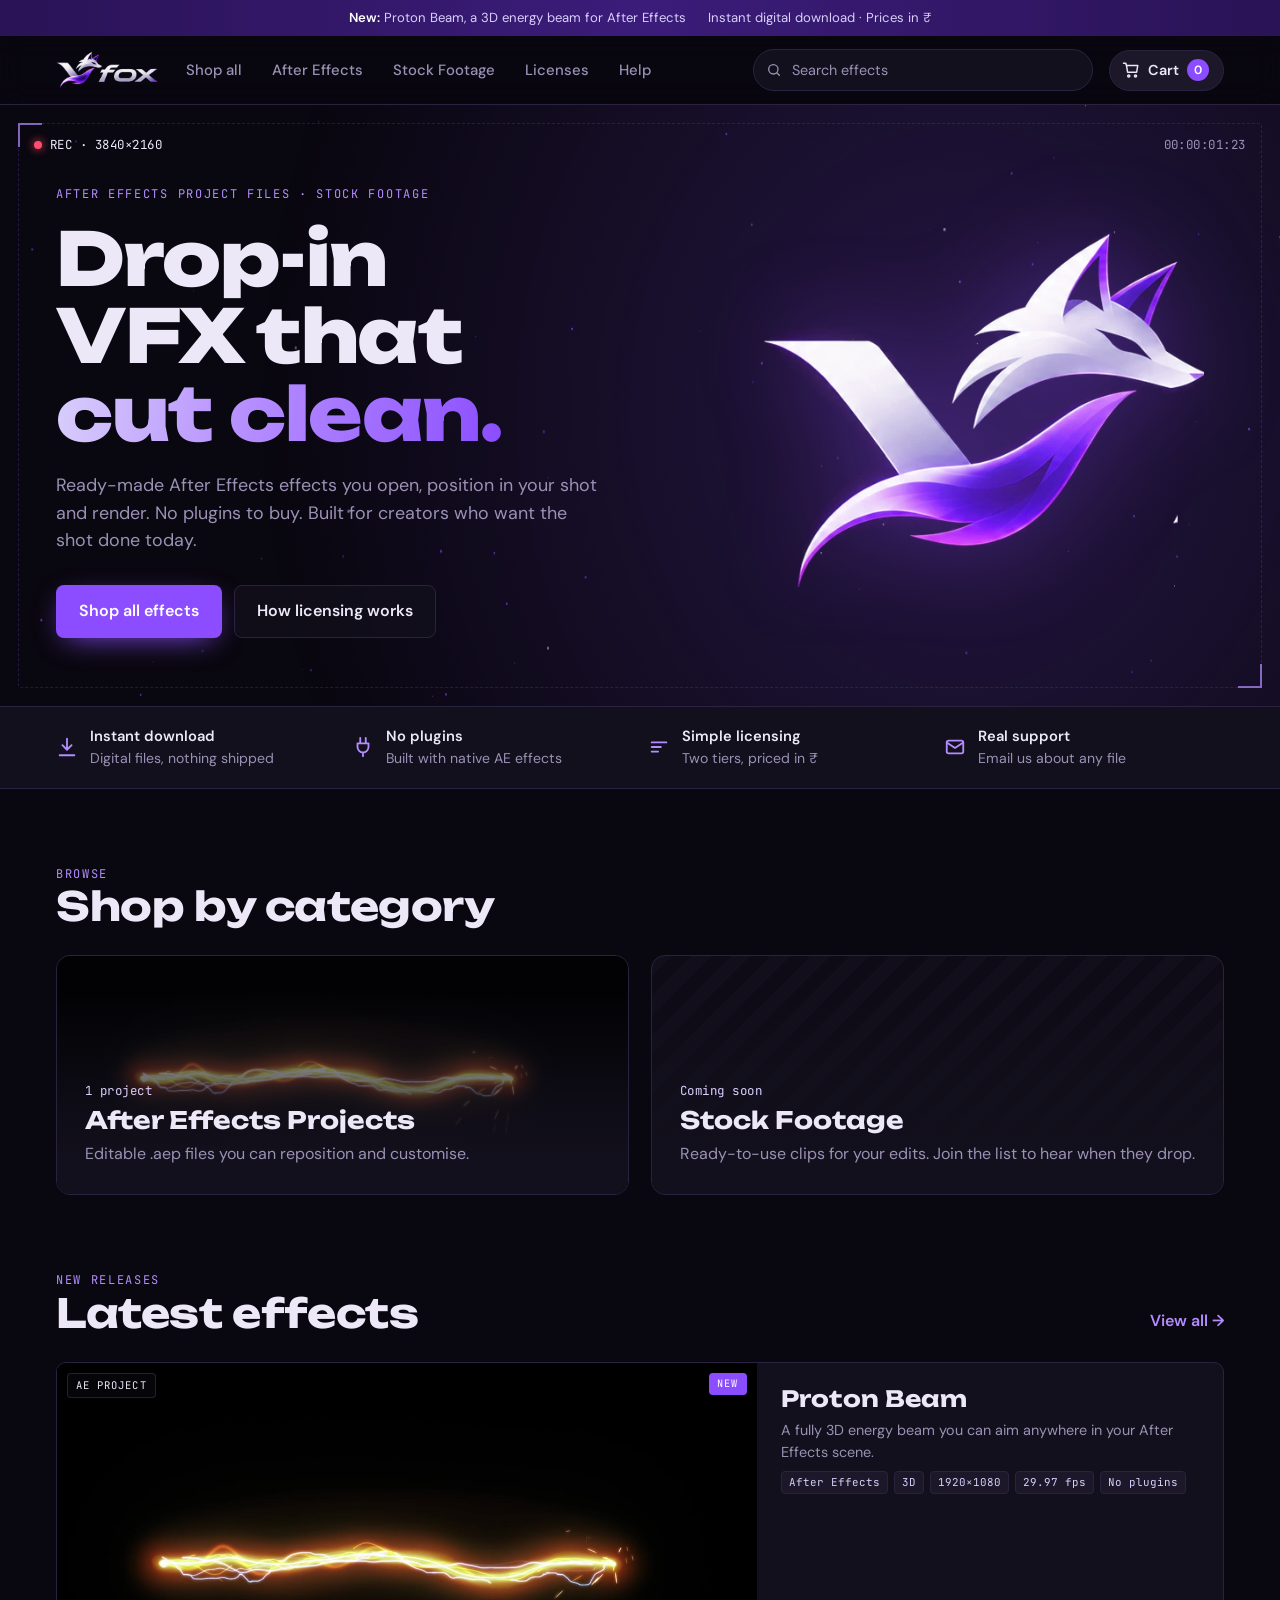
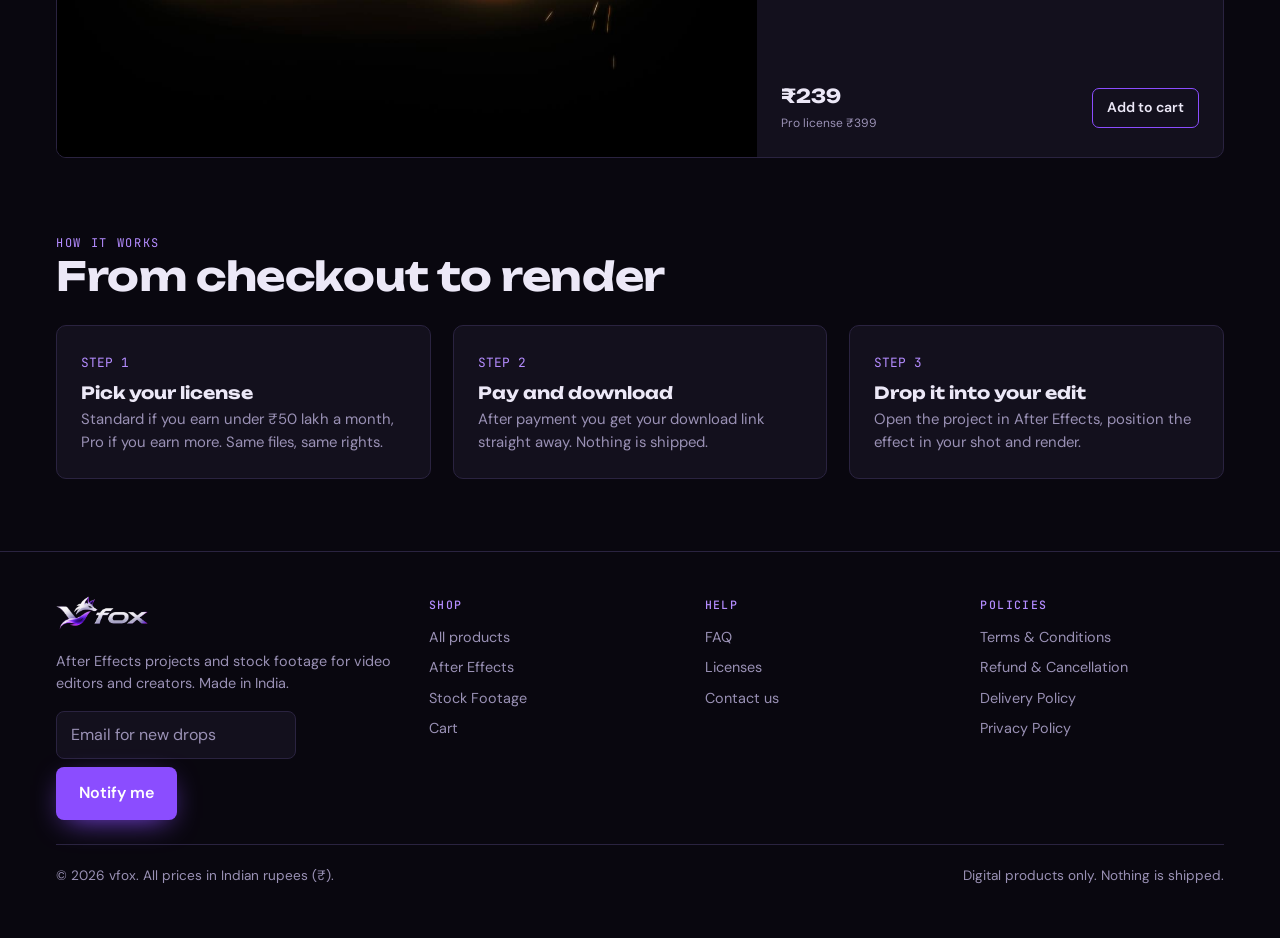
==== commit a1537412: "Restore the original home hero animation Bring back the drifting embers, REC light, running timecode" ====
--- a/index.html
+++ b/index.html
@@ -31,8 +31,9 @@
   </div>
 </nav>
 <header class="hero">
-  <canvas id="heroFx" aria-hidden="true" hidden></canvas>
+  <canvas id="heroFx" aria-hidden="true"></canvas>
   <div class="viewer" aria-hidden="true"></div>
+  <div class="hud mono" aria-hidden="true"><span class="rec"><i></i>REC · 3840×2160</span><span id="tc">00:00:00:00</span></div>
   <div class="wrap">
     <div>
       <span class="eyebrow">After Effects project files · Stock footage</span>
@@ -43,7 +44,7 @@
         <a class="btn btn-ghost" href="licenses.html">How licensing works</a>
       </div>
     </div>
-    <div id="heroFeature" style="min-width:0"></div>
+    <img class="hero-mark" src="assets/mark.png" alt="vfox fox mark">
   </div>
 </header>
 <div class="trust"><div class="wrap">
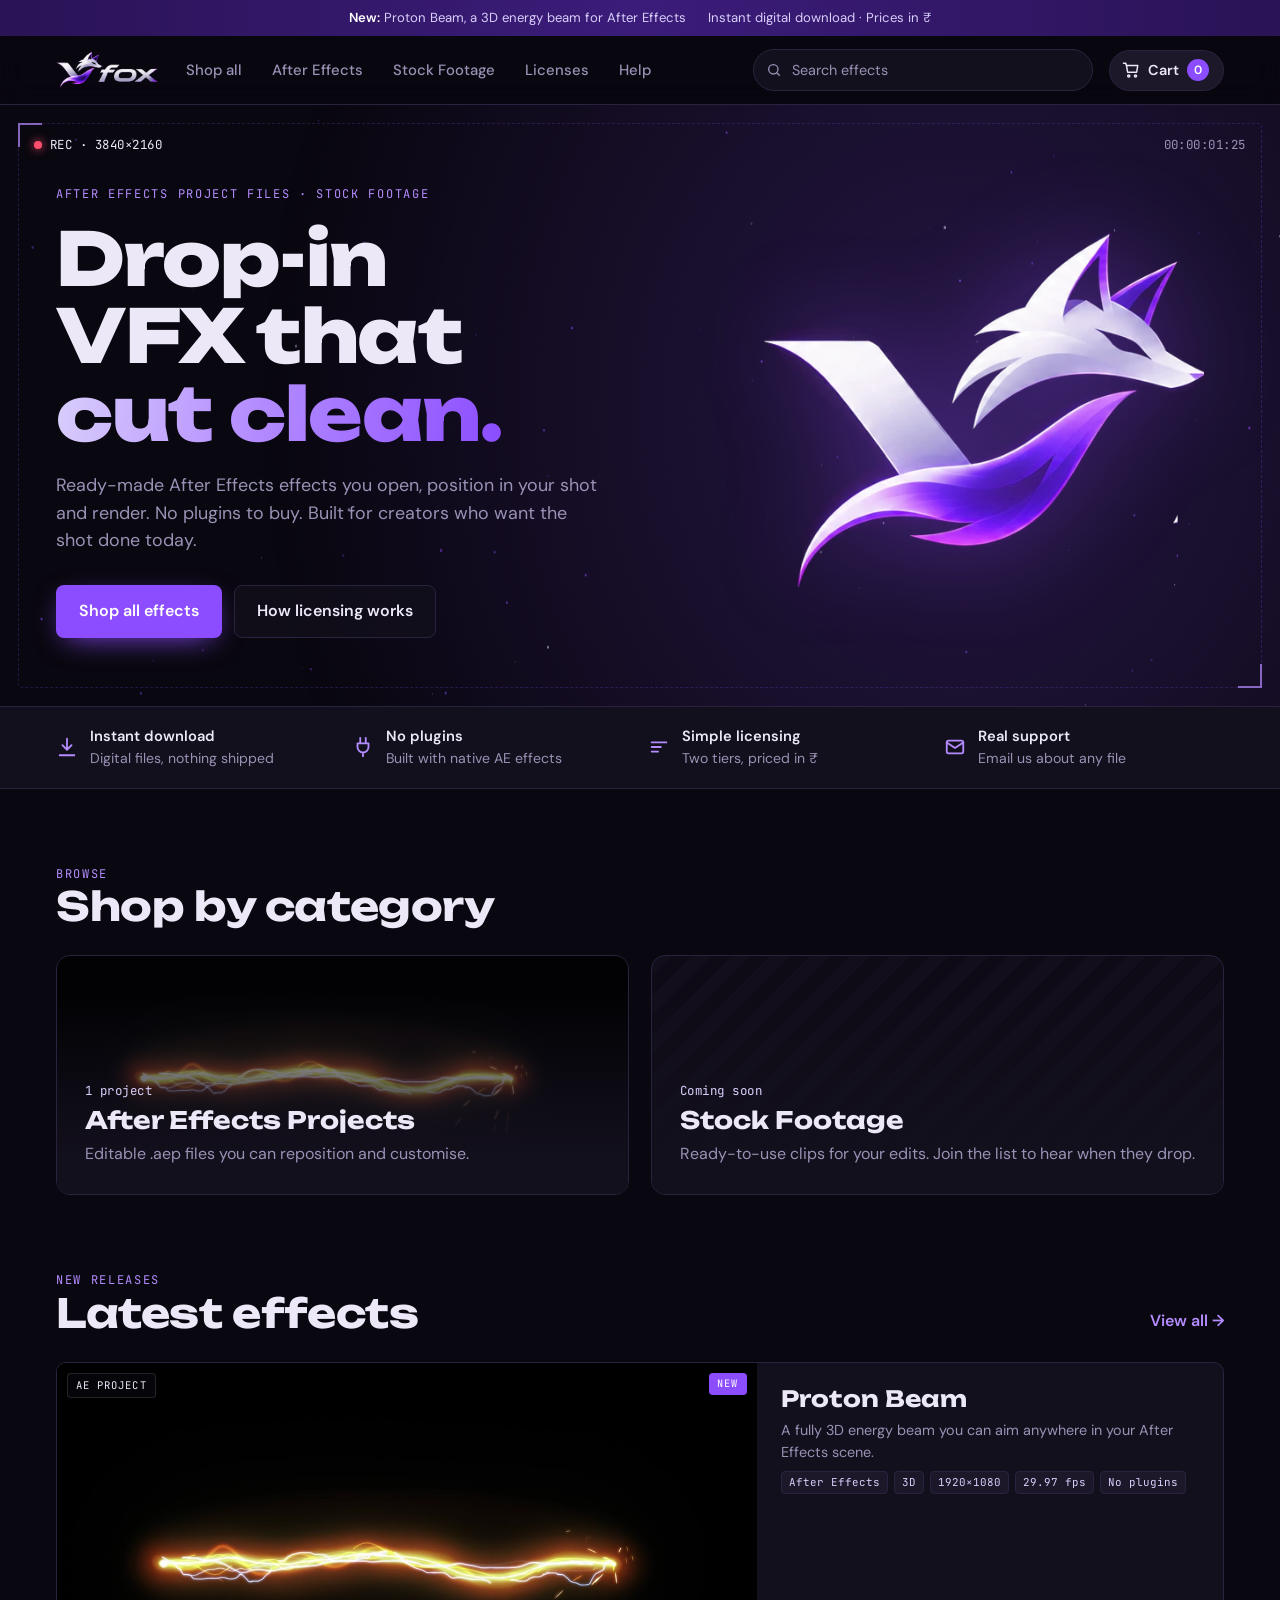
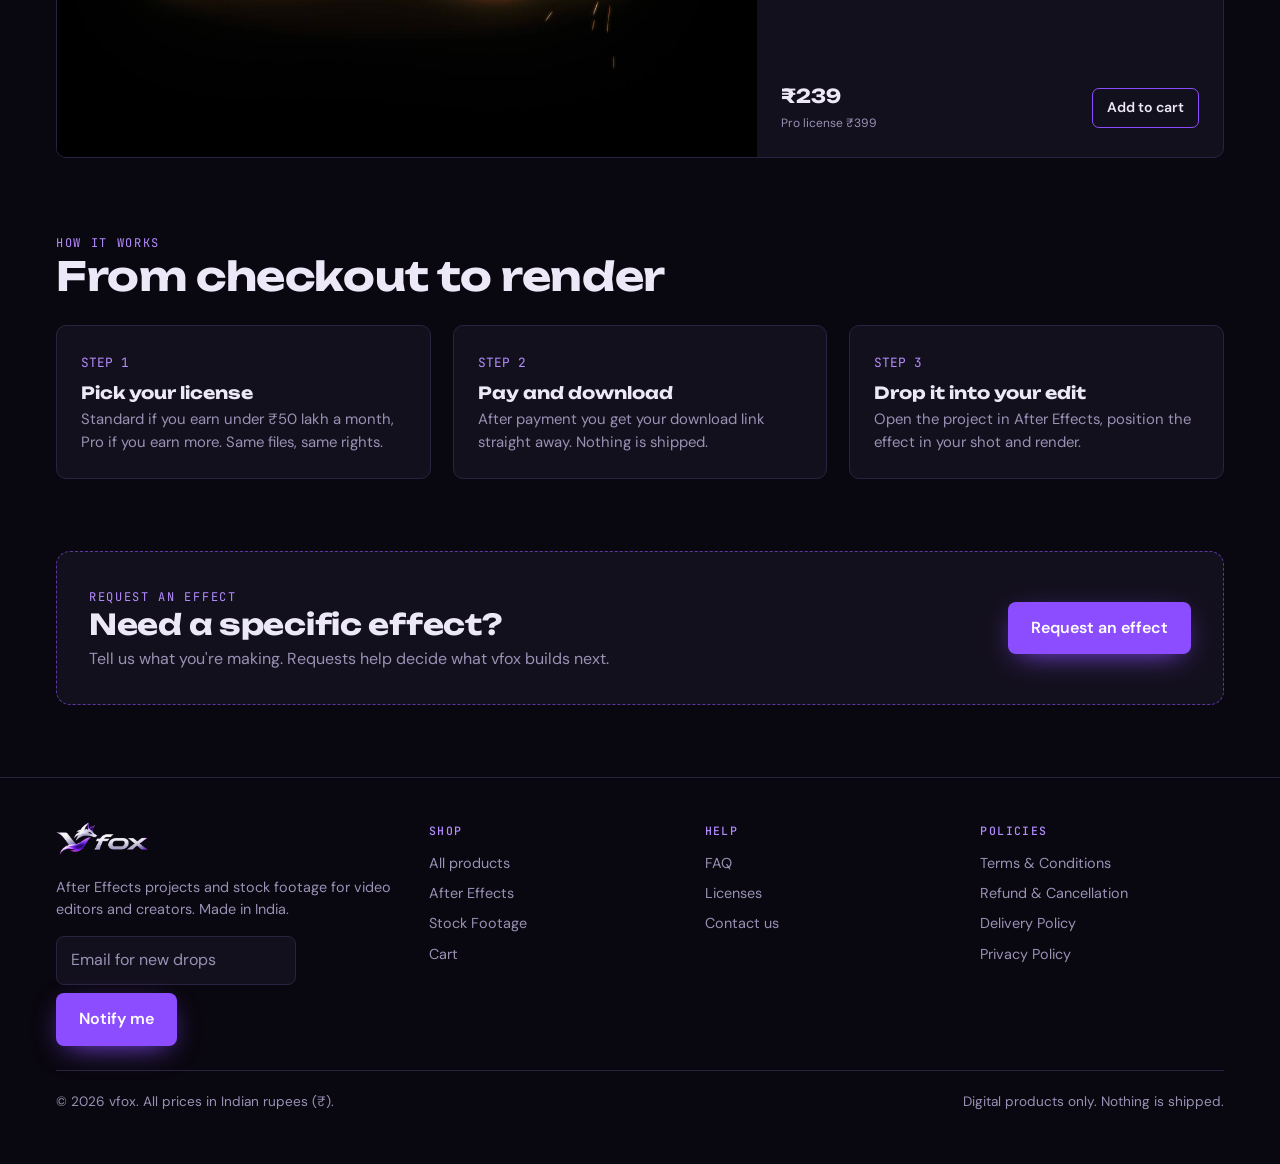
==== commit db726e7e: "Add shopper and discoverability improvements - Link previews (Open Graph/X cards with a share image)" ====
--- a/index.html
+++ b/index.html
@@ -5,14 +5,28 @@
 <meta name="viewport" content="width=device-width, initial-scale=1, viewport-fit=cover">
 <title>vfox Store</title>
 <meta name="claude:viewport-fit-sides" content="cover">
-<meta name="description" content="vfox sells After Effects project files and stock footage for video editors. Prices in ₹.">
+<meta name="description" content="Ready-made After Effects VFX you open, position and render. No plugins to buy. Prices in ₹.">
+<link rel="canonical" href="https://froodyofficial-maker.github.io/Vfox/">
+<meta name="theme-color" content="#09070f">
+<meta property="og:site_name" content="vfox">
+<meta property="og:type" content="website">
+<meta property="og:title" content="vfox Store">
+<meta property="og:description" content="Ready-made After Effects VFX you open, position and render. No plugins to buy. Prices in ₹.">
+<meta property="og:url" content="https://froodyofficial-maker.github.io/Vfox/">
+<meta property="og:image" content="https://froodyofficial-maker.github.io/Vfox/assets/share-card.jpg">
+<meta property="og:image:width" content="1200">
+<meta property="og:image:height" content="630">
+<meta name="twitter:card" content="summary_large_image">
 <link rel="icon" href="assets/favicon.png">
+<link rel="apple-touch-icon" href="assets/apple-touch-icon.png">
+<link rel="manifest" href="site.webmanifest">
 <link rel="preconnect" href="https://fonts.googleapis.com">
 <link rel="preconnect" href="https://fonts.gstatic.com" crossorigin>
 <link rel="stylesheet" href="https://fonts.googleapis.com/css2?family=Unbounded:wght@500;700;800&family=DM+Sans:opsz,wght@9..40,400;9..40,500;9..40,600&family=JetBrains+Mono:wght@400;500&display=swap">
 <link rel="stylesheet" href="css/style.css">
 </head>
 <body>
+<a class="skip" href="#main">Skip to content</a>
 <div class="announce"><div class="wrap"><span><b>New:</b> Proton Beam, a 3D energy beam for After Effects</span><span>Instant digital download · Prices in ₹</span></div></div>
 <nav class="nav" aria-label="Main">
   <div class="wrap">
@@ -30,6 +44,7 @@
     <button class="menu-btn" id="menuBtn" aria-label="Menu" aria-expanded="false"><svg viewBox="0 0 24 24" fill="none" stroke="currentColor" stroke-width="2" stroke-linecap="round"><path d="M4 7h16M4 12h16M4 17h16"/></svg></button>
   </div>
 </nav>
+<span id="main"></span>
 <header class="hero">
   <canvas id="heroFx" aria-hidden="true"></canvas>
   <div class="viewer" aria-hidden="true"></div>
@@ -78,6 +93,12 @@
       <article><span class="n">STEP 3</span><h3>Drop it into your edit</h3><p>Open the project in After Effects, position the effect in your shot and render.</p></article>
     </div>
   </div></section>
+  <section style="padding-top:0"><div class="wrap">
+    <div class="request">
+      <div><span class="eyebrow">Request an effect</span><h2>Need a specific effect?</h2><p>Tell us what you're making. Requests help decide what vfox builds next.</p></div>
+      <a class="btn btn-primary" data-request href="contact.html">Request an effect</a>
+    </div>
+  </div></section>
 </main>
 <footer class="site-foot">
   <div class="wrap">
@@ -85,6 +106,7 @@
       <div class="about">
         <a href="index.html"><img src="assets/logo.png" alt="vfox"></a>
         <p>After Effects projects and stock footage for video editors and creators. Made in India.</p>
+        <nav data-social aria-label="vfox on social media" hidden></nav>
         <form class="signup">
           <input id="email-foot" type="email" placeholder="Email for new drops" aria-label="Email address" required>
           <button class="btn btn-primary" type="submit">Notify me</button>
--- a/css/style.css
+++ b/css/style.css
@@ -468,3 +468,28 @@
 .rm:hover{color:var(--rec)}
 .btn[disabled]{background:var(--surface-2);color:var(--muted);border-color:var(--line);box-shadow:none;cursor:not-allowed}
 .page-head .wrap{padding-block:44px 36px}
+
+/* ---------- Shopper extras ---------- */
+.skip{position:absolute;left:-9999px;top:8px;z-index:200;background:var(--violet);color:#fff;padding:10px 16px;border-radius:8px;text-decoration:none;font-weight:600}
+.skip:focus{left:max(16px,env(safe-area-inset-left,0px))}
+.share{display:flex;flex-wrap:wrap;align-items:center;gap:8px;padding-top:4px}
+.share .mono{color:var(--muted);margin-right:4px}
+.share-btn{border:1px solid var(--line);background:var(--bg);color:var(--fg);border-radius:999px;padding:6px 12px;font-size:.82rem;font-weight:500;text-decoration:none;cursor:pointer}
+.share-btn:hover{border-color:var(--violet-hi)}
+.mbar{display:none}
+@media (max-width:960px){
+  .mbar{display:flex;position:fixed;left:0;right:0;bottom:0;z-index:60;align-items:center;justify-content:space-between;gap:12px;background:color-mix(in srgb,var(--surface) 94%,transparent);backdrop-filter:blur(12px);-webkit-backdrop-filter:blur(12px);border-top:1px solid var(--line);padding:12px max(16px,env(safe-area-inset-right,0px)) calc(12px + env(safe-area-inset-bottom,0px)) max(16px,env(safe-area-inset-left,0px));transform:translateY(110%);transition:transform .25s}
+  .mbar.show{transform:none}
+  .mbar b{display:block;font-family:var(--font-display);font-size:.95rem}
+  .mbar small{color:var(--muted);font-size:.78rem}
+  .mbar .btn{padding:11px 18px;white-space:nowrap}
+}
+.request{display:grid;grid-template-columns:1fr auto;gap:24px;align-items:center;background:var(--surface);border:1px dashed color-mix(in srgb,var(--violet) 50%,var(--line));border-radius:14px;padding:32px}
+.request h2{font-size:clamp(1.3rem,2.6vw,1.8rem)}
+.request p{margin:8px 0 0;color:var(--muted);max-width:56ch}
+@media (max-width:760px){.request{grid-template-columns:1fr;padding:24px}}
+.site-foot [data-social]{display:flex;gap:16px;margin-top:14px}
+.nf{min-height:60vh;display:grid;place-items:center;text-align:center;padding-block:72px}
+.nf .tc404{font-family:var(--font-mono);color:var(--violet-hi);letter-spacing:.1em}
+.nf h1{font-size:clamp(2rem,5vw,3.4rem);margin:12px 0}
+.nf p{color:var(--muted);margin:0 auto 24px;max-width:46ch}
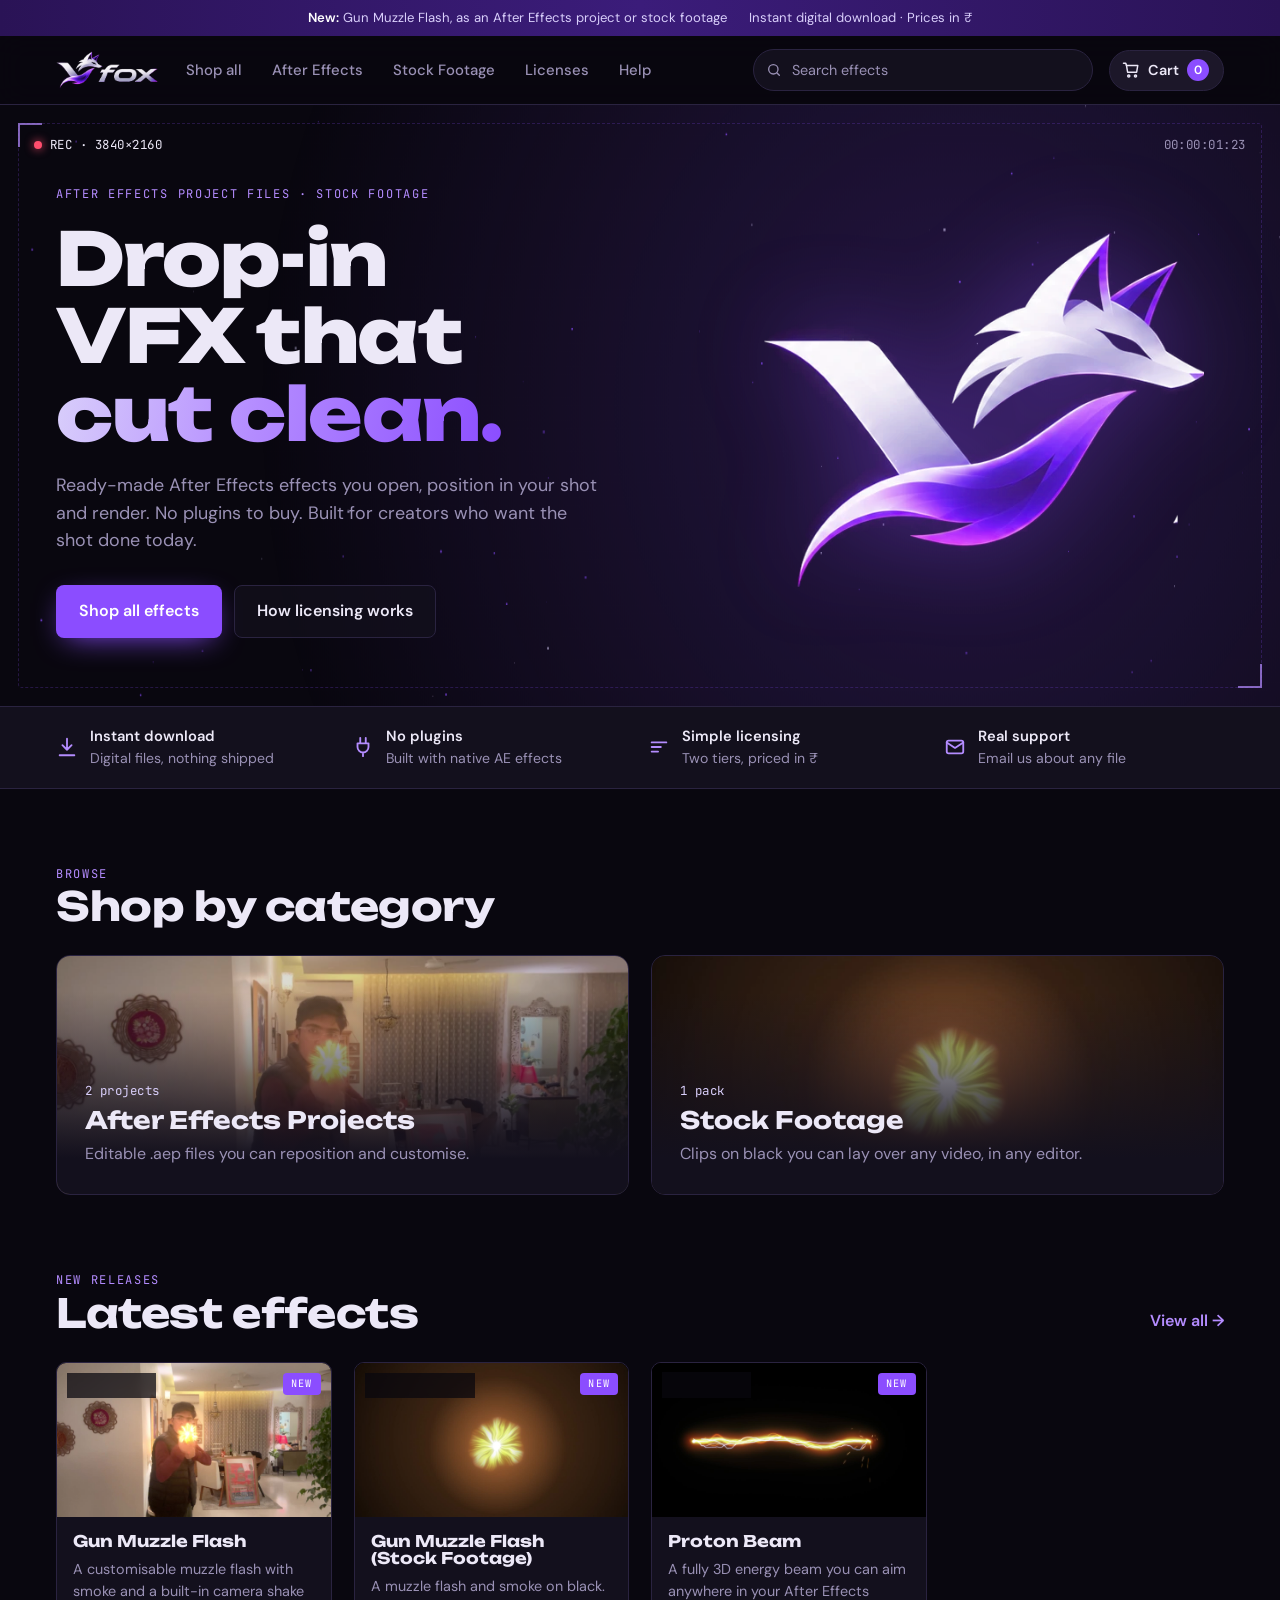
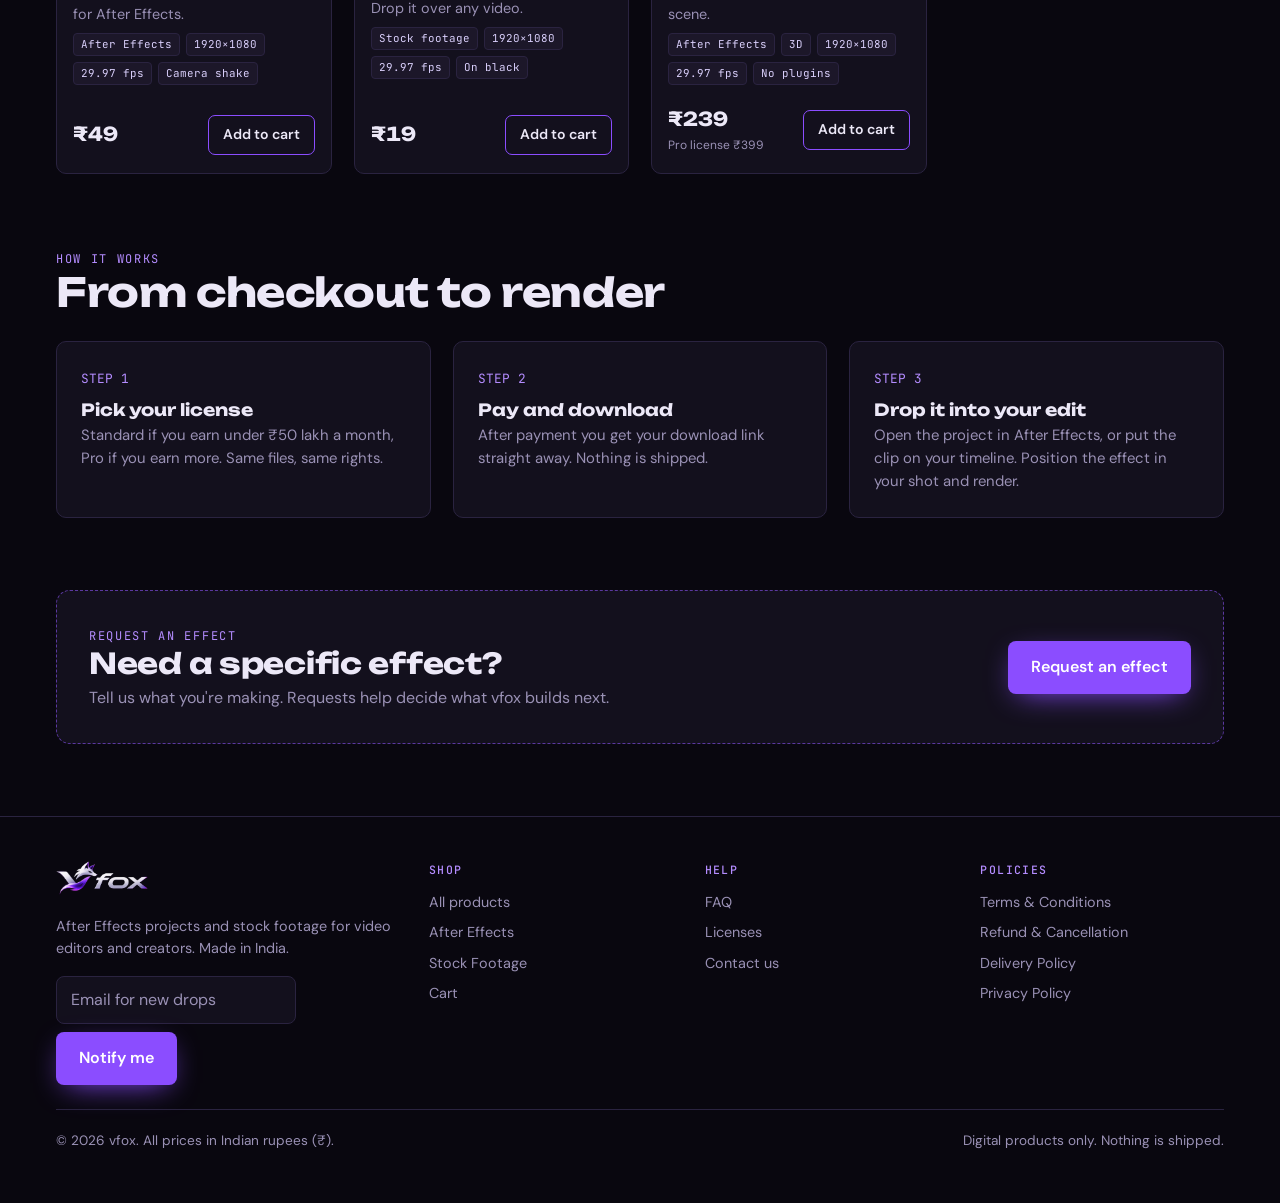
==== commit b2ed4cb6: "Add Gun Muzzle Flash (After Effects project and stock footage) - After Effects version (₹49) with an" ====
--- a/index.html
+++ b/index.html
@@ -27,7 +27,7 @@
 </head>
 <body>
 <a class="skip" href="#main">Skip to content</a>
-<div class="announce"><div class="wrap"><span><b>New:</b> Proton Beam, a 3D energy beam for After Effects</span><span>Instant digital download · Prices in ₹</span></div></div>
+<div class="announce"><div class="wrap"><span><b>New:</b> Gun Muzzle Flash, as an After Effects project or stock footage</span><span>Instant digital download · Prices in ₹</span></div></div>
 <nav class="nav" aria-label="Main">
   <div class="wrap">
     <a class="brand" href="index.html" aria-label="vfox home"><img src="assets/logo.png" alt="vfox"></a>
@@ -75,7 +75,7 @@
       <a class="cat" href="after-effects.html" data-cat="ae"><span class="mono" data-count="ae" data-unit="project"></span>
         <h3>After Effects Projects</h3><p>Editable .aep files you can reposition and customise.</p></a>
       <a class="cat" href="stock-footage.html" data-cat="stock"><span class="mono" data-count="stock" data-unit="pack"></span>
-        <h3>Stock Footage</h3><p>Ready-to-use clips for your edits. Join the list to hear when they drop.</p></a>
+        <h3>Stock Footage</h3><p>Clips on black you can lay over any video, in any editor.</p></a>
     </div>
   </div></section>
   <section style="padding-top:0"><div class="wrap">
@@ -90,7 +90,7 @@
     <div class="steps3">
       <article><span class="n">STEP 1</span><h3>Pick your license</h3><p>Standard if you earn under ₹50 lakh a month, Pro if you earn more. Same files, same rights.</p></article>
       <article><span class="n">STEP 2</span><h3>Pay and download</h3><p>After payment you get your download link straight away. Nothing is shipped.</p></article>
-      <article><span class="n">STEP 3</span><h3>Drop it into your edit</h3><p>Open the project in After Effects, position the effect in your shot and render.</p></article>
+      <article><span class="n">STEP 3</span><h3>Drop it into your edit</h3><p>Open the project in After Effects, or put the clip on your timeline. Position the effect in your shot and render.</p></article>
     </div>
   </div></section>
   <section style="padding-top:0"><div class="wrap">
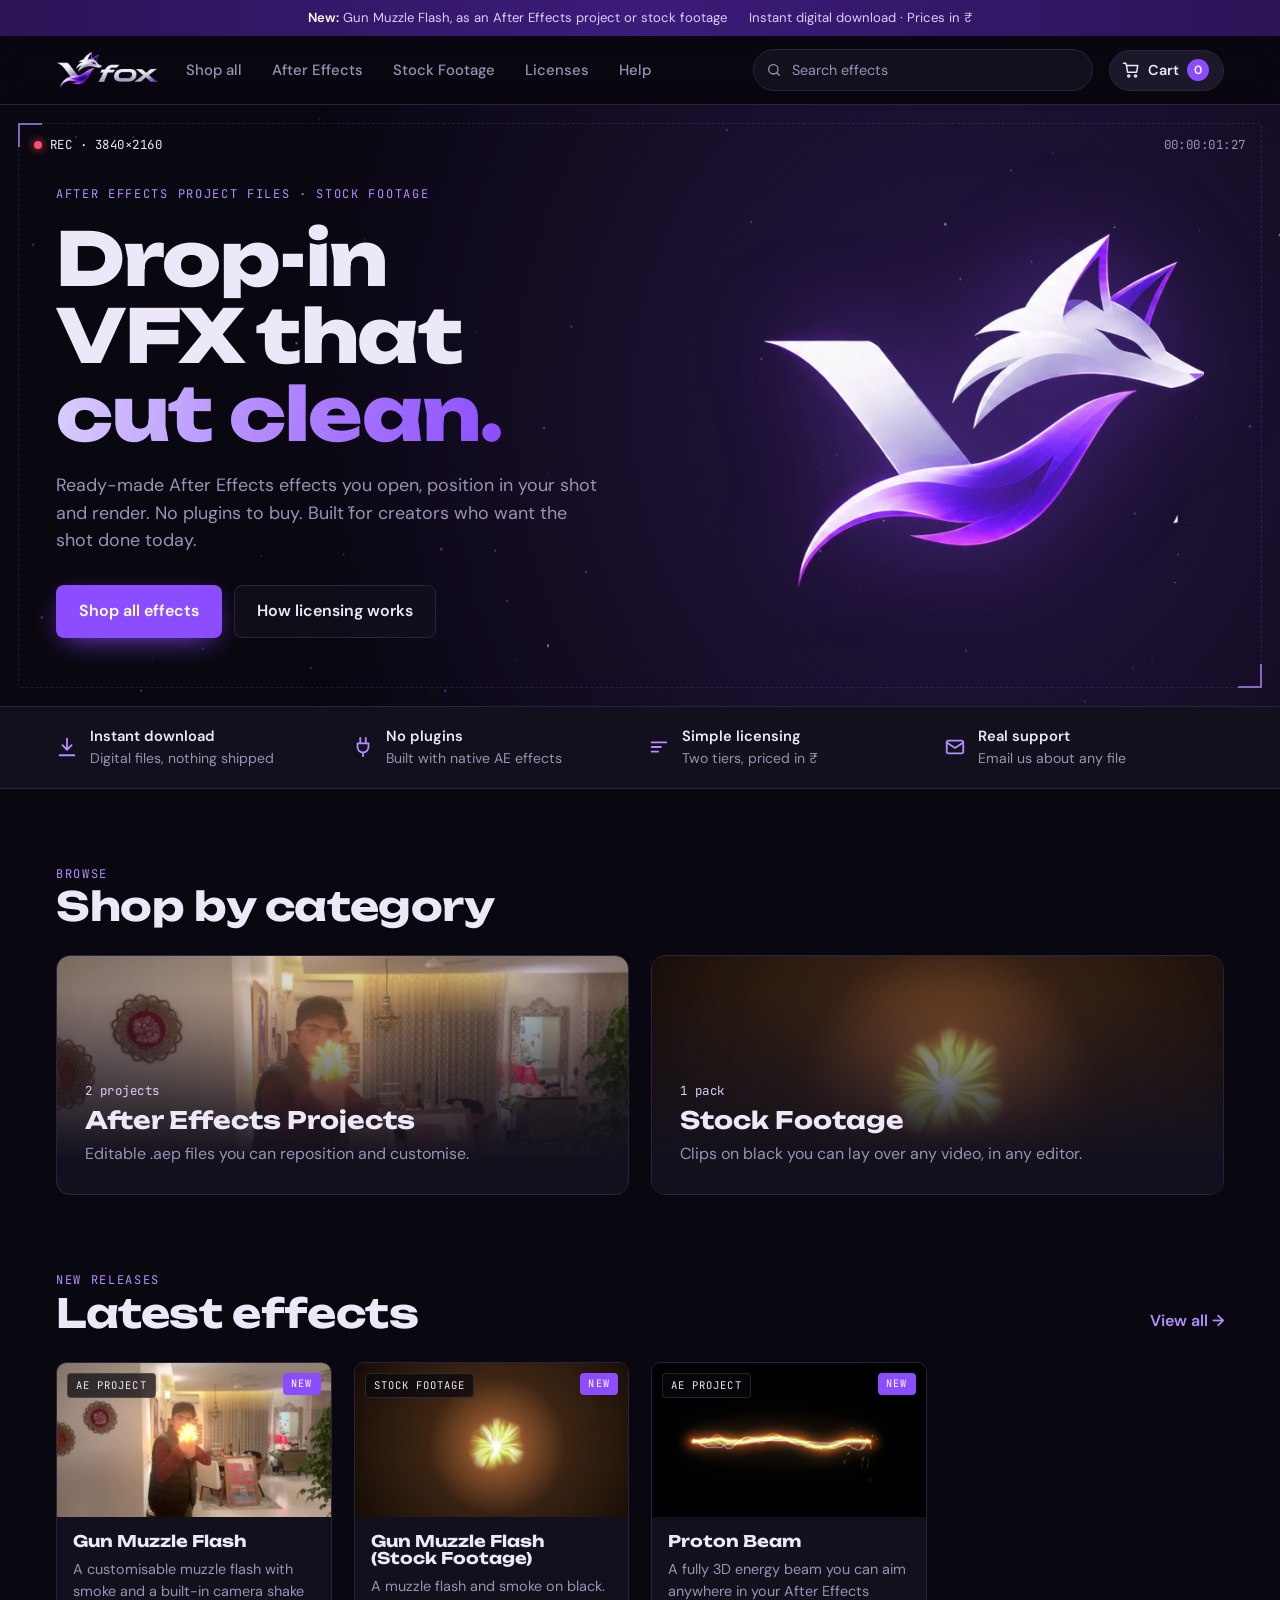
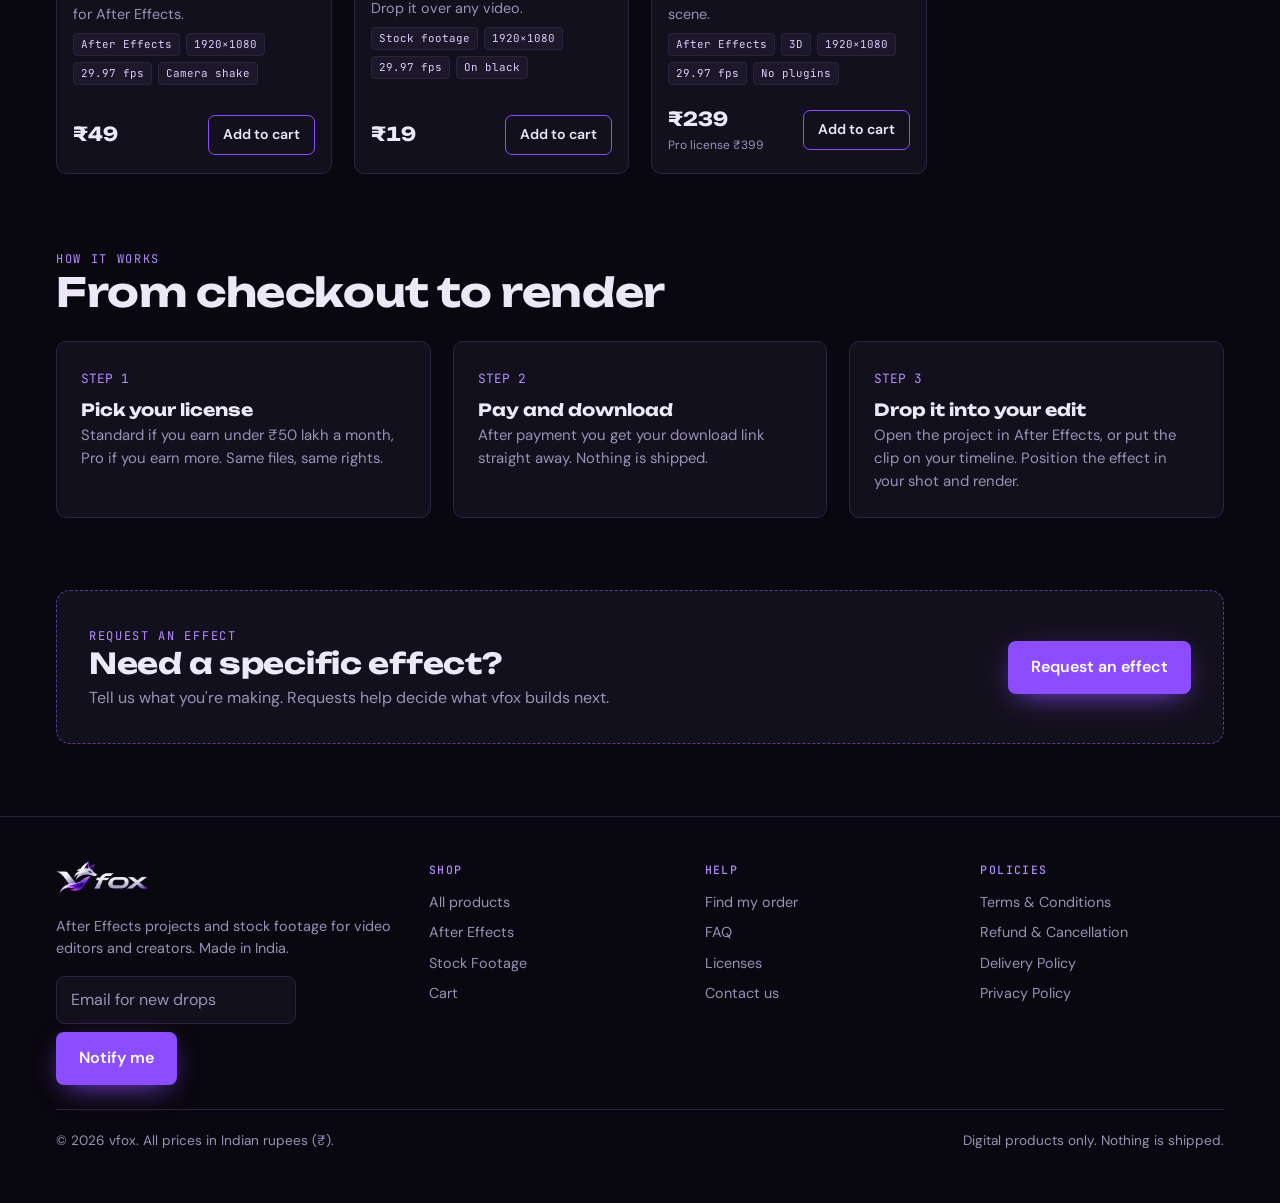
==== commit 6b58097b: "Add secure checkout and expiring download links - worker/worker.js: Cloudflare Worker that prices th" ====
--- a/index.html
+++ b/index.html
@@ -23,7 +23,7 @@
 <link rel="preconnect" href="https://fonts.googleapis.com">
 <link rel="preconnect" href="https://fonts.gstatic.com" crossorigin>
 <link rel="stylesheet" href="https://fonts.googleapis.com/css2?family=Unbounded:wght@500;700;800&family=DM+Sans:opsz,wght@9..40,400;9..40,500;9..40,600&family=JetBrains+Mono:wght@400;500&display=swap">
-<link rel="stylesheet" href="css/style.css">
+<link rel="stylesheet" href="css/style.css?v=c95ab56e">
 </head>
 <body>
 <a class="skip" href="#main">Skip to content</a>
@@ -113,13 +113,13 @@
         </form>
       </div>
       <div><h4>Shop</h4><nav aria-label="Shop"><a href="shop.html">All products</a><a href="after-effects.html">After Effects</a><a href="stock-footage.html">Stock Footage</a><a href="cart.html">Cart</a></nav></div>
-      <div><h4>Help</h4><nav aria-label="Help"><a href="faq.html">FAQ</a><a href="licenses.html">Licenses</a><a href="contact.html">Contact us</a></nav></div>
+      <div><h4>Help</h4><nav aria-label="Help"><a href="order.html">Find my order</a><a href="faq.html">FAQ</a><a href="licenses.html">Licenses</a><a href="contact.html">Contact us</a></nav></div>
       <div><h4>Policies</h4><nav aria-label="Policies"><a href="terms.html">Terms &amp; Conditions</a><a href="refund-policy.html">Refund &amp; Cancellation</a><a href="delivery-policy.html">Delivery Policy</a><a href="privacy-policy.html">Privacy Policy</a></nav></div>
     </div>
     <div class="bottom"><span>© 2026 vfox. All prices in Indian rupees (₹).</span><span>Digital products only. Nothing is shipped.</span></div>
   </div>
 </footer>
-<script src="js/products.js"></script>
-<script src="js/app.js"></script>
+<script src="js/products.js?v=c95ab56e"></script>
+<script src="js/app.js?v=c95ab56e"></script>
 </body>
 </html>
--- a/css/style.css
+++ b/css/style.css
@@ -493,3 +493,20 @@
 .nf .tc404{font-family:var(--font-mono);color:var(--violet-hi);letter-spacing:.1em}
 .nf h1{font-size:clamp(2rem,5vw,3.4rem);margin:12px 0}
 .nf p{color:var(--muted);margin:0 auto 24px;max-width:46ch}
+
+/* ---------- Downloads / find my order ---------- */
+.orderwrap{display:grid;gap:28px;max-width:760px;padding-block:20px 72px}
+.paid{margin:0;color:#7ee2a8;font-weight:600}
+.dl-box{background:var(--surface);border:1px solid color-mix(in srgb,var(--violet) 45%,var(--line));border-radius:14px;padding:24px;display:grid;gap:16px}
+.dl-box h2{font-size:1.4rem}
+.dl-list{display:grid;gap:10px}
+.dl-row{display:flex;justify-content:space-between;align-items:center;gap:14px;background:var(--bg);border:1px solid var(--line);border-radius:10px;padding:14px 16px}
+.dl-row b{display:block}
+.dl-row small{color:var(--muted);font-size:.82rem}
+.dl-box code{font-family:var(--font-mono);color:#fff}
+.findbox{background:var(--surface);border:1px solid var(--line);border-radius:14px;padding:24px;display:grid;gap:14px}
+.findbox h2{font-size:1.2rem}
+.findbox p{margin:0;color:var(--muted)}
+.findbox form{display:grid;grid-template-columns:1fr 1fr auto;gap:10px}
+.findbox input{background:var(--bg);border:1px solid var(--line);border-radius:8px;padding:11px 14px;color:var(--fg);font:inherit;min-width:0}
+@media (max-width:760px){.findbox form{grid-template-columns:1fr}.dl-row{flex-direction:column;align-items:flex-start}}
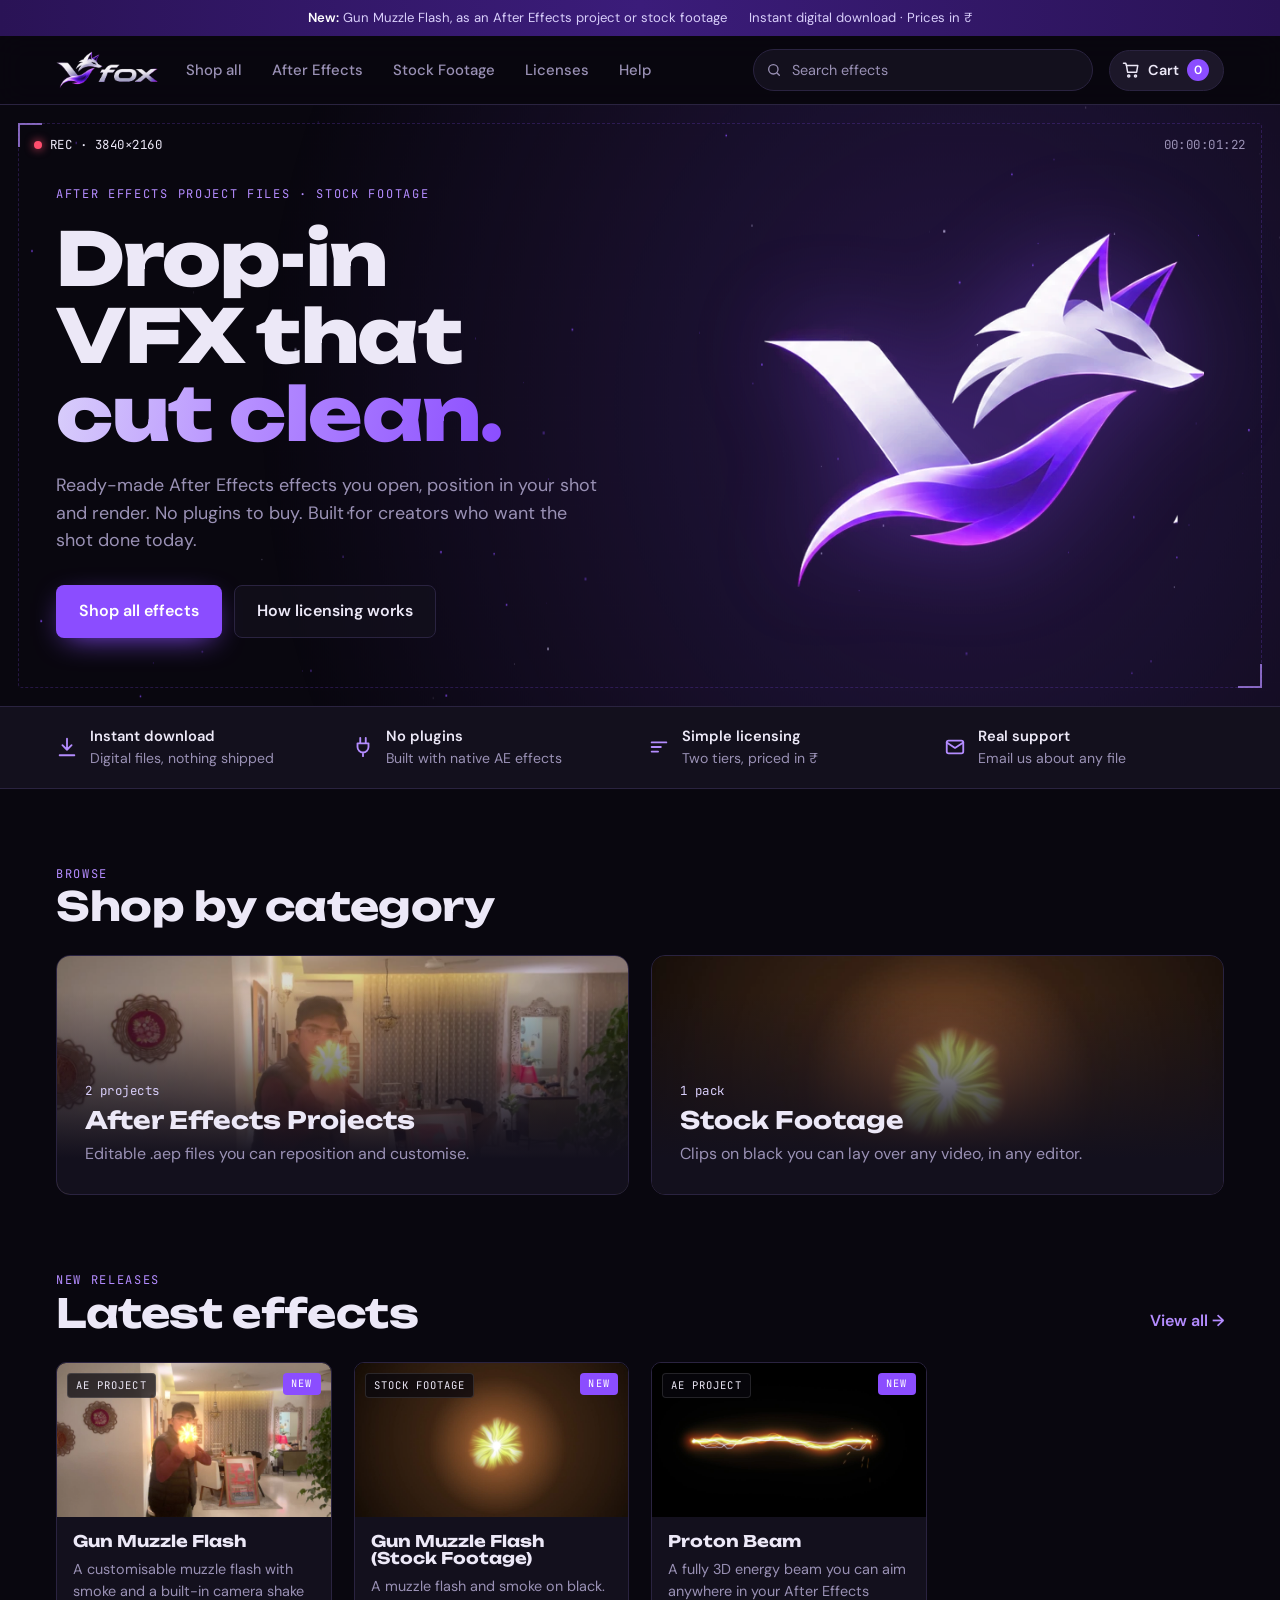
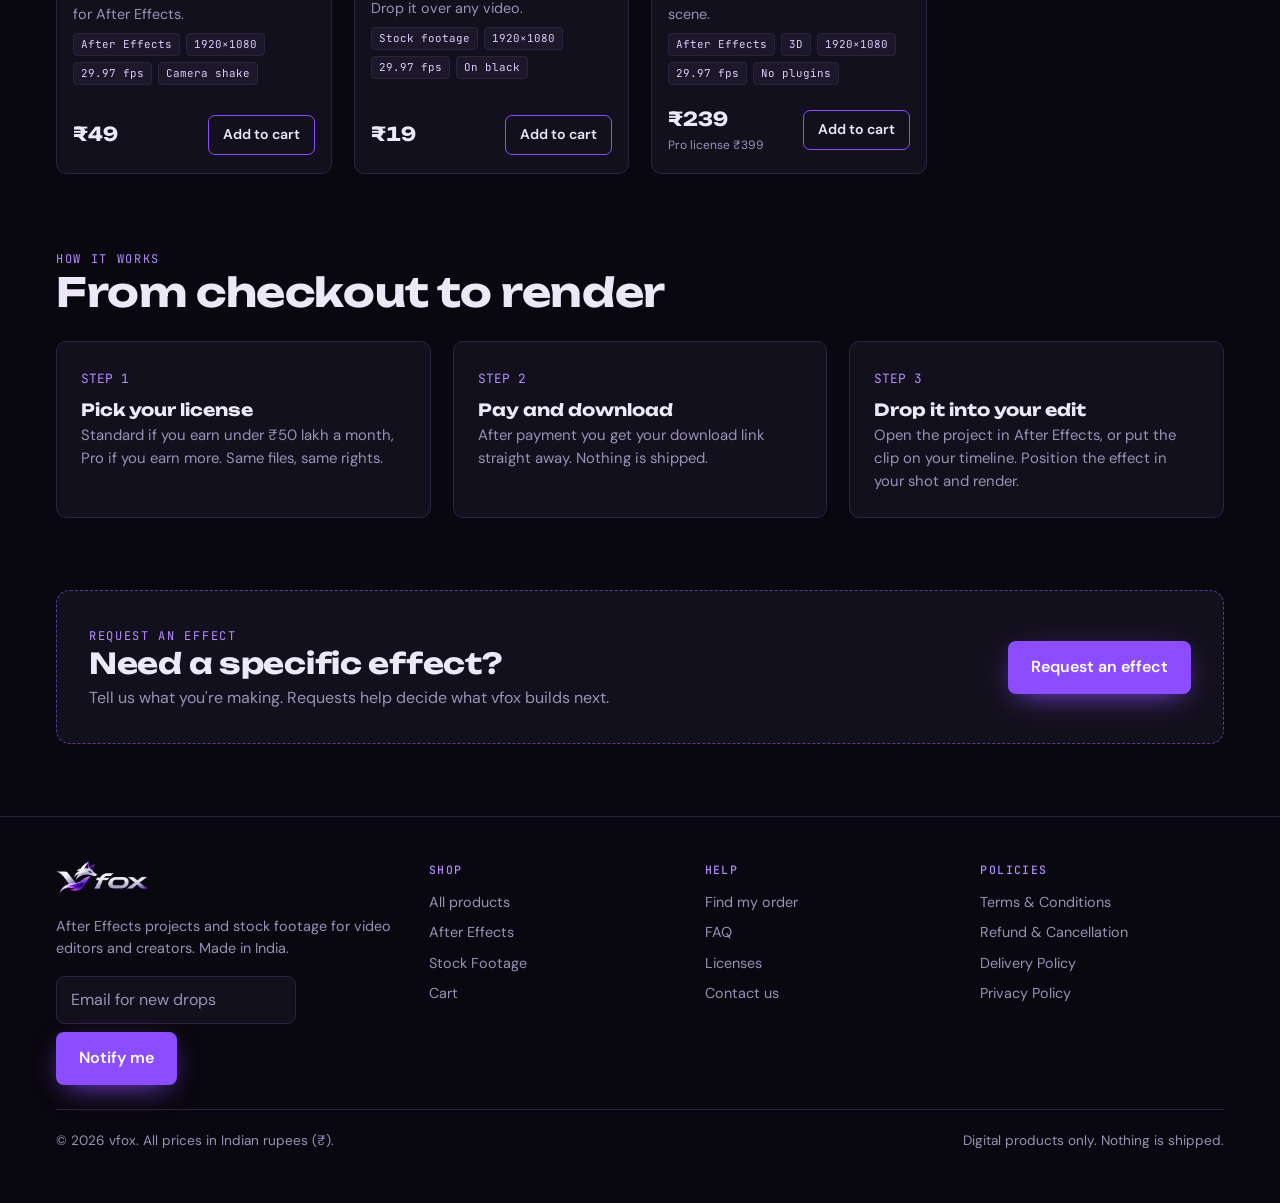
==== commit ab972a1a: "Deliver product files from per-product folders instead of zips Each product now has a folder in the " ====
--- a/index.html
+++ b/index.html
@@ -23,7 +23,7 @@
 <link rel="preconnect" href="https://fonts.googleapis.com">
 <link rel="preconnect" href="https://fonts.gstatic.com" crossorigin>
 <link rel="stylesheet" href="https://fonts.googleapis.com/css2?family=Unbounded:wght@500;700;800&family=DM+Sans:opsz,wght@9..40,400;9..40,500;9..40,600&family=JetBrains+Mono:wght@400;500&display=swap">
-<link rel="stylesheet" href="css/style.css?v=c95ab56e">
+<link rel="stylesheet" href="css/style.css?v=a5e6a8c6">
 </head>
 <body>
 <a class="skip" href="#main">Skip to content</a>
@@ -119,7 +119,7 @@
     <div class="bottom"><span>© 2026 vfox. All prices in Indian rupees (₹).</span><span>Digital products only. Nothing is shipped.</span></div>
   </div>
 </footer>
-<script src="js/products.js?v=c95ab56e"></script>
-<script src="js/app.js?v=c95ab56e"></script>
+<script src="js/products.js?v=a5e6a8c6"></script>
+<script src="js/app.js?v=a5e6a8c6"></script>
 </body>
 </html>
--- a/css/style.css
+++ b/css/style.css
@@ -510,3 +510,7 @@
 .findbox form{display:grid;grid-template-columns:1fr 1fr auto;gap:10px}
 .findbox input{background:var(--bg);border:1px solid var(--line);border-radius:8px;padding:11px 14px;color:var(--fg);font:inherit;min-width:0}
 @media (max-width:760px){.findbox form{grid-template-columns:1fr}.dl-row{flex-direction:column;align-items:flex-start}}
+.dl-product{display:flex;align-items:baseline;gap:10px;margin-top:6px}
+.dl-product b{font-family:var(--font-display);font-size:1rem}
+.dl-product small{color:var(--muted);font-size:.82rem}
+.dl-row .fname{font-family:var(--font-mono);font-size:.9rem;font-weight:500;word-break:break-all}
